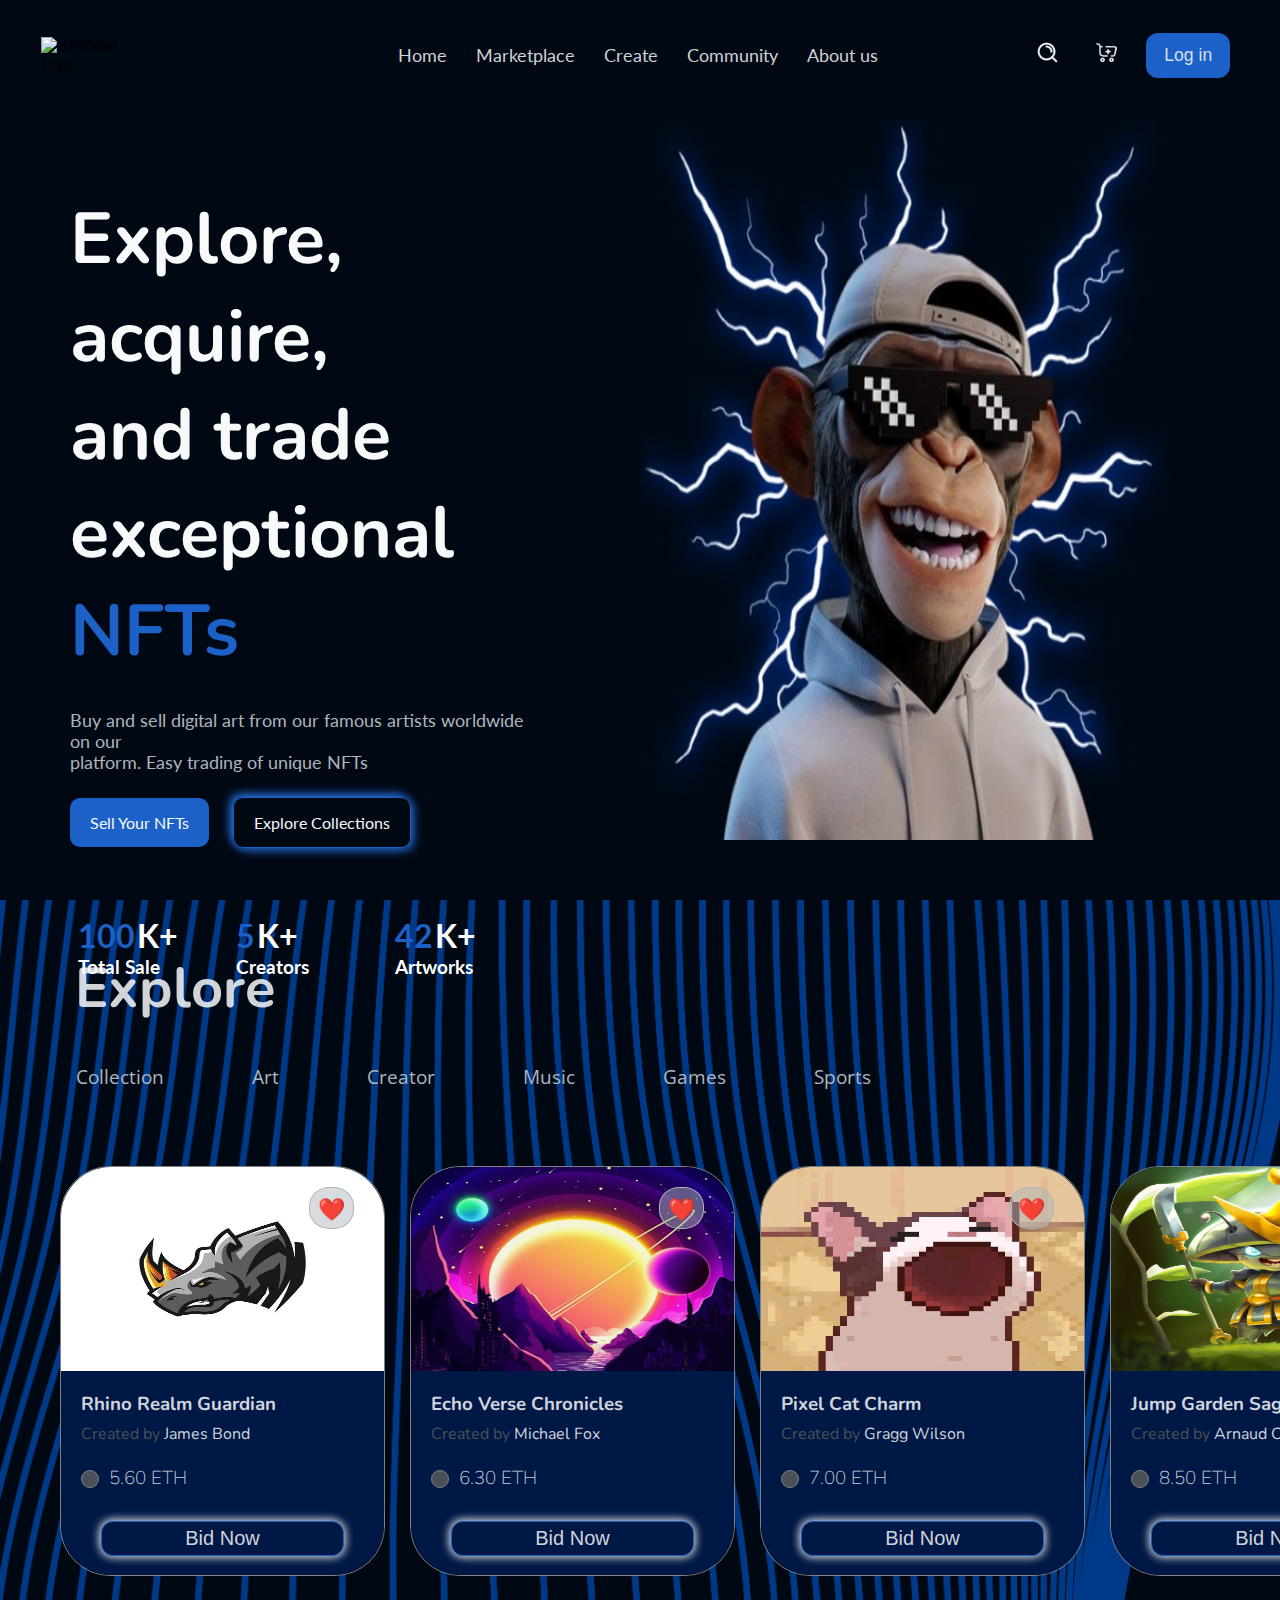
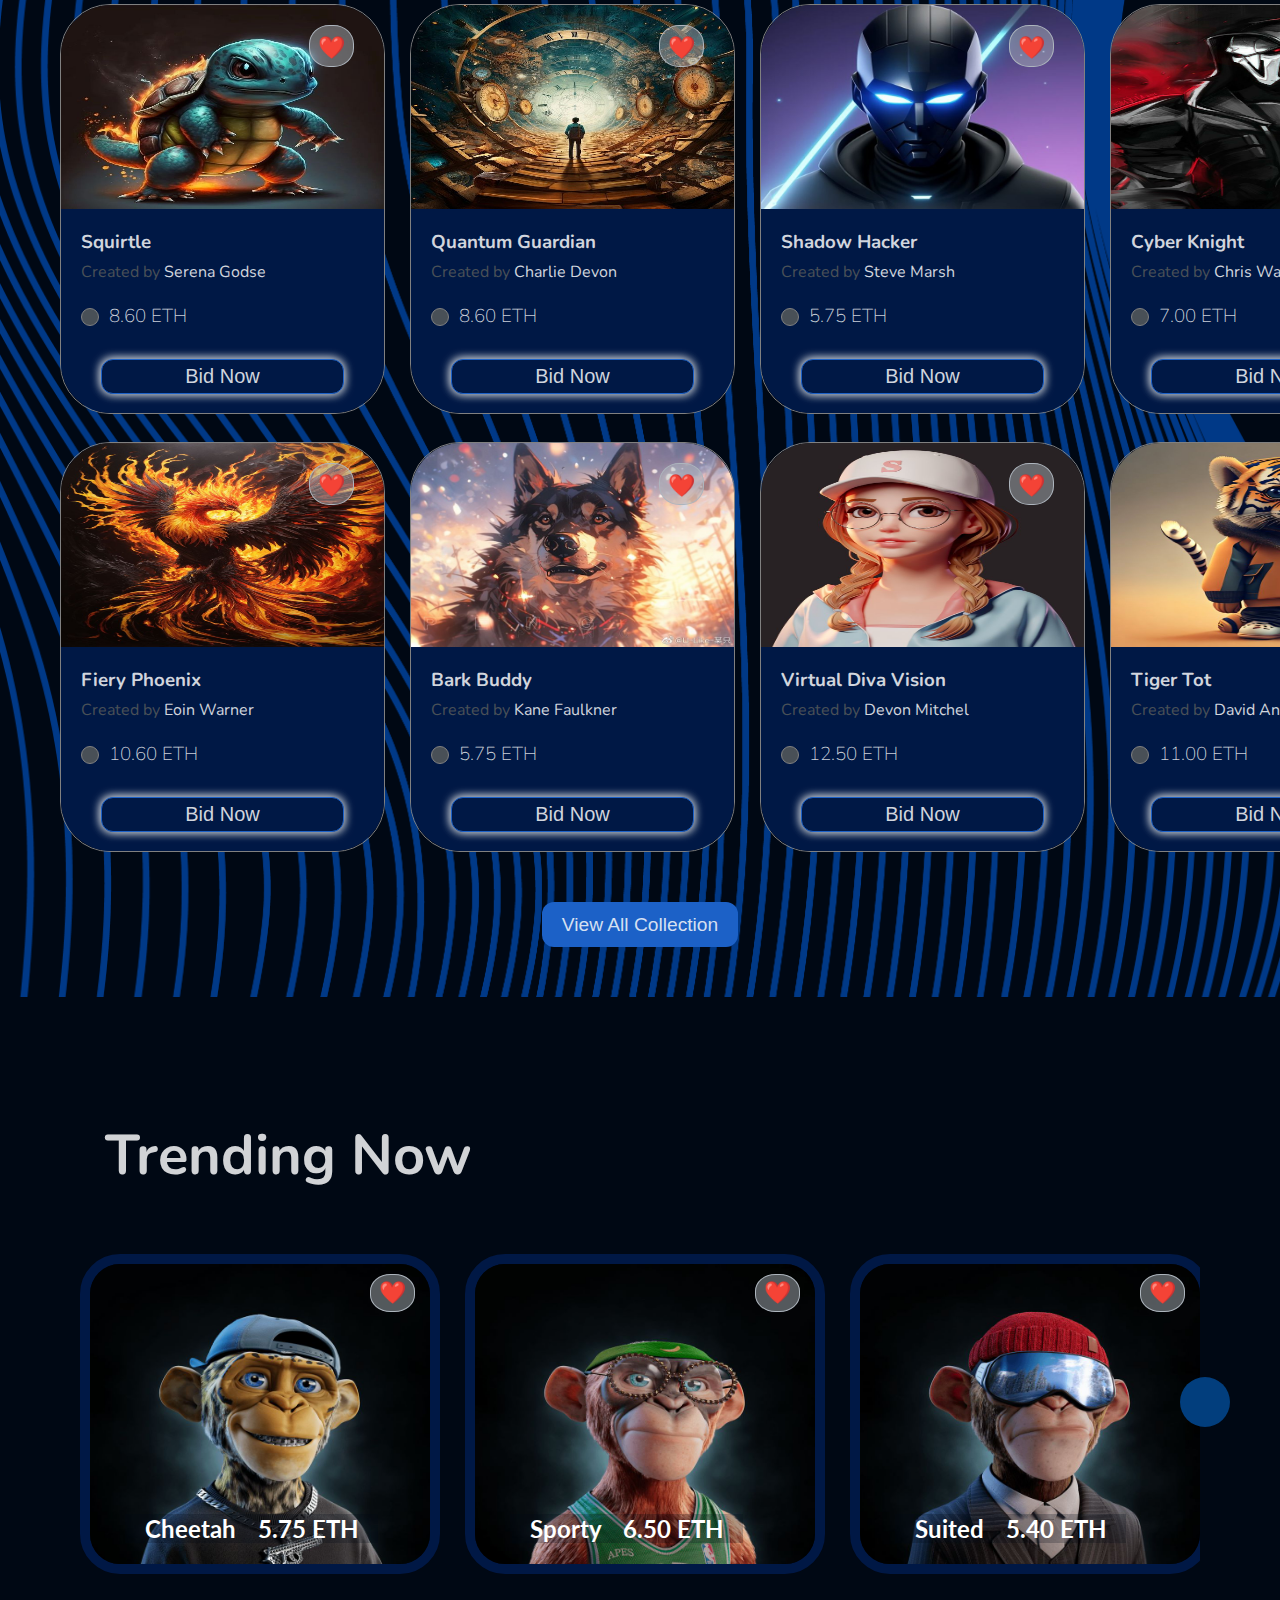
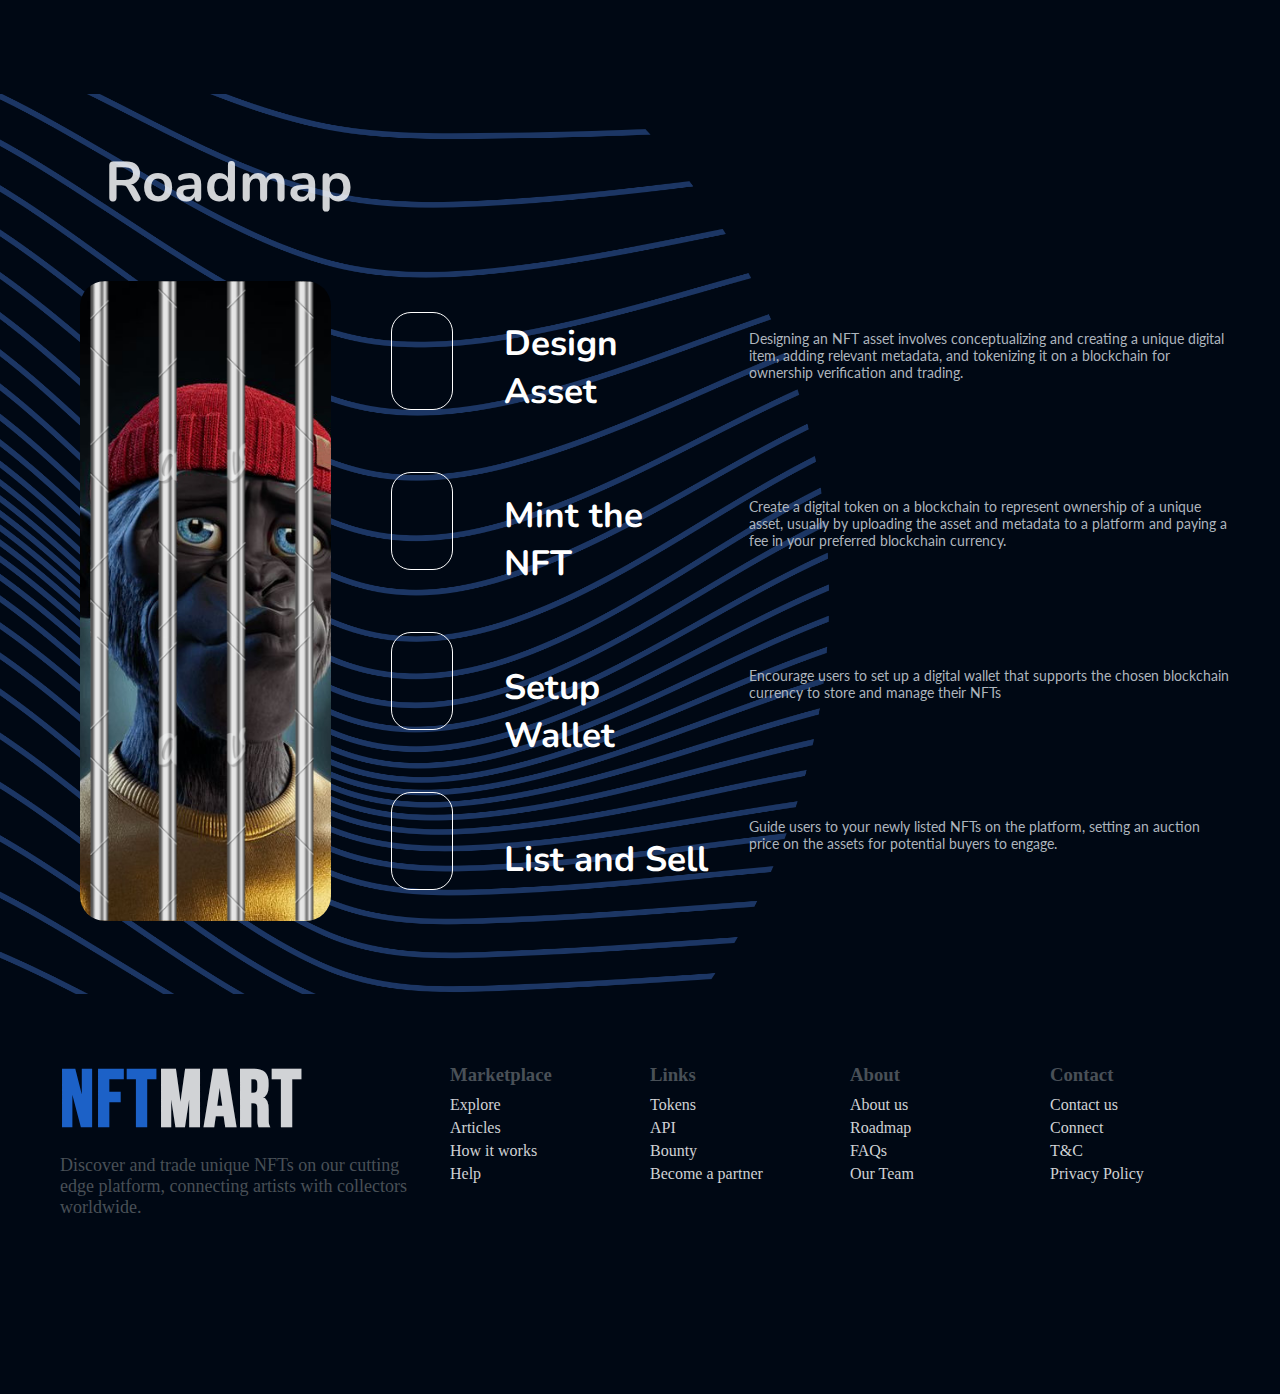
==== index.html @ 75a7a230 "Adde all sections" ====
<!DOCTYPE html>
<html lang="en">
  <head>
    <meta charset="UTF-8" />
    <meta name="viewport" content="width=device-width, initial-scale=1.0" />
    <title>NFTMart</title>
    <link rel="stylesheet" href="style.css" />
    <link rel="icon" href="Assets/relicon.png" />
    <script
      src="https://kit.fontawesome.com/4cb6ef9691.js"
      crossorigin="anonymous"
    ></script>
  </head>
  <body>
    <header class="header">
      <div class="logo">
        <img src="Assets/Logo.png" alt="NFTMart Logo" />
      </div>

      <nav>
        <a href="#hero">Home</a>
        <a href="#trending">Marketplace</a>
        <a href="">Create</a>
        <a href="">Community</a>
        <a href="">About us</a>
      </nav>

      <div class="cta-buttons">
        <div class="search">
          <a href="#">
            <img src="Assets/search-logo.png" alt="Search logo" />
          </a>
        </div>

        <div class="cart">
          <a href="#">
            <img src="Assets/cart-logo.png" alt="Cart logo" />
          </a>
        </div>

        <button>Log in</button>
      </div>
    </header>

    <main>
      <section class="section-1" id="hero">
        <div class="hero-info">
          <div class="hero-details">
            <h1>
              Explore, acquire,<br />and trade<br />exceptional
              <span>NFTs</span>
            </h1>

            <p>
              Buy and sell digital art from our famous artists worldwide on
              our<br />platform. Easy trading of unique NFTs
            </p>
          </div>

          <div class="hero-buttons">
            <a href="#" class="hero-button-1">Sell Your NFTs</a>
            <a href="#" class="hero-button-2">Explore Collections</a>
          </div>

          <div class="hero-counters">
            <div class="counter">
              <h1><span>100</span>K+</h1>
              <h3>Total Sale</h3>
            </div>
            <div class="counter">
              <h1><span>5</span>K+</h1>
              <h3>Creators</h3>
            </div>
            <div class="counter">
              <h1><span>42</span>K+</h1>
              <h3>Artworks</h3>
            </div>
          </div>
        </div>

        <div class="hero-image">
          <img src="Assets/Hero-ape.png" alt="hero image" class="hero_image" />
        </div>
      </section>

      <section class="explore" id="explore">
        <h1>Explore</h1>

        <div class="explore-links">
          <div>
            <a href="">Collection</a>
          </div>
          <div>
            <a href="">Art</a>
          </div>
          <div>
            <a href="">Creator</a>
          </div>
          <div>
            <a href="">Music</a>
          </div>
          <div>
            <a href="">Games</a>
          </div>
          <div>
            <a href="">Sports</a>
          </div>
        </div>

        <div class="explore-cards">
          <div class="card card-1">
            <div class="card-image">
              <img src="Assets/Card Images/Rhino-card.png" alt="" />
              <button>❤️</button>
            </div>
            <div class="card-info">
              <h3>Rhino Realm Guardian</h3>
              <p>Created by <span>James Bond</span></p>
              <div class="card-price">
                <i class="fa-brands fa-ethereum"></i>
                <h3>5.60 ETH</h3>
              </div>
            </div>
            <div class="card-button">
              <button>Bid Now</button>
            </div>
          </div>

          <div class="card card-1">
            <div class="card-image">
              <img src="Assets/Card Images/Echoverse-background.png" alt="" />
              <button>❤️</button>
            </div>
            <div class="card-info">
              <h3>Echo Verse Chronicles</h3>
              <p>Created by <span>Michael Fox</span></p>
              <div class="card-price">
                <i class="fa-brands fa-ethereum"></i>
                <h3>6.30 ETH</h3>
              </div>
            </div>
            <div class="card-button">
              <button>Bid Now</button>
            </div>
          </div>

          <div class="card card-2">
            <div class="card-image">
              <img src="Assets/Card Images/CatPixel-background.png" alt="" />
              <button>❤️</button>
            </div>
            <div class="card-info">
              <h3>Pixel Cat Charm</h3>
              <p>Created by <span>Gragg Wilson</span></p>
              <div class="card-price">
                <i class="fa-brands fa-ethereum"></i>
                <h3>7.00 ETH</h3>
              </div>
            </div>
            <div class="card-button">
              <button>Bid Now</button>
            </div>
          </div>

          <div class="card card-2">
            <div class="card-image">
              <img src="Assets/Card Images/jumpGarden-background.png" alt="" />
              <button>❤️</button>
            </div>
            <div class="card-info">
              <h3>Jump Garden Saga</h3>
              <p>Created by <span>Arnaud Chaté</span></p>
              <div class="card-price">
                <i class="fa-brands fa-ethereum"></i>
                <h3>8.50 ETH</h3>
              </div>
            </div>
            <div class="card-button">
              <button>Bid Now</button>
            </div>
          </div>

          <div class="card">
            <div class="card-image">
              <img src="Assets/Card Images/squirtle-background.png" alt="" />
              <button>❤️</button>
            </div>
            <div class="card-info">
              <h3>Squirtle</h3>
              <p>Created by <span>Serena Godse</span></p>
              <div class="card-price">
                <i class="fa-brands fa-ethereum"></i>
                <h3>8.60 ETH</h3>
              </div>
            </div>
            <div class="card-button">
              <button>Bid Now</button>
            </div>
          </div>

          <div class="card">
            <div class="card-image">
              <img src="Assets/Card Images/quantum-background.png" alt="" />
              <button>❤️</button>
            </div>
            <div class="card-info">
              <h3>Quantum Guardian</h3>
              <p>Created by <span>Charlie Devon</span></p>
              <div class="card-price">
                <i class="fa-brands fa-ethereum"></i>
                <h3>8.60 ETH</h3>
              </div>
            </div>
            <div class="card-button">
              <button>Bid Now</button>
            </div>
          </div>

          <div class="card">
            <div class="card-image">
              <img src="Assets/Card Images/EvilHacker-background.png" alt="" />
              <button>❤️</button>
            </div>
            <div class="card-info">
              <h3>Shadow Hacker</h3>
              <p>Created by <span>Steve Marsh</span></p>
              <div class="card-price">
                <i class="fa-brands fa-ethereum"></i>
                <h3>5.75 ETH</h3>
              </div>
            </div>
            <div class="card-button">
              <button>Bid Now</button>
            </div>
          </div>

          <div class="card">
            <div class="card-image">
              <img src="Assets/Card Images/cyberkinght-background.png" alt="" />
              <button>❤️</button>
            </div>
            <div class="card-info">
              <h3>Cyber Knight</h3>
              <p>Created by <span>Chris Watson</span></p>
              <div class="card-price">
                <i class="fa-brands fa-ethereum"></i>
                <h3>7.00 ETH</h3>
              </div>
            </div>
            <div class="card-button">
              <button>Bid Now</button>
            </div>
          </div>

          <div class="card">
            <div class="card-image">
              <img src="Assets/Card Images/phoenix-background.png" alt="" />
              <button>❤️</button>
            </div>
            <div class="card-info">
              <h3>Fiery Phoenix</h3>
              <p>Created by <span>Eoin Warner</span></p>
              <div class="card-price">
                <i class="fa-brands fa-ethereum"></i>
                <h3>10.60 ETH</h3>
              </div>
            </div>
            <div class="card-button">
              <button>Bid Now</button>
            </div>
          </div>

          <div class="card">
            <div class="card-image">
              <img src="Assets/Card Images/bark-buddy-background.png" alt="" />
              <button>❤️</button>
            </div>
            <div class="card-info">
              <h3>Bark Buddy</h3>
              <p>Created by <span>Kane Faulkner</span></p>
              <div class="card-price">
                <i class="fa-brands fa-ethereum"></i>
                <h3>5.75 ETH</h3>
              </div>
            </div>
            <div class="card-button">
              <button>Bid Now</button>
            </div>
          </div>

          <div class="card">
            <div class="card-image">
              <img src="Assets/Card Images/diva-background.png" alt="" />
              <button>❤️</button>
            </div>
            <div class="card-info">
              <h3>Virtual Diva Vision</h3>
              <p>Created by <span>Devon Mitchel</span></p>
              <div class="card-price">
                <i class="fa-brands fa-ethereum"></i>
                <h3>12.50 ETH</h3>
              </div>
            </div>
            <div class="card-button">
              <button>Bid Now</button>
            </div>
          </div>

          <div class="card">
            <div class="card-image">
              <img src="Assets/Card Images/tiger-background.png" alt="" />
              <button>❤️</button>
            </div>
            <div class="card-info">
              <h3>Tiger Tot</h3>
              <p>Created by <span>David Anderson</span></p>
              <div class="card-price">
                <i class="fa-brands fa-ethereum"></i>
                <h3>11.00 ETH</h3>
              </div>
            </div>
            <div class="card-button">
              <button>Bid Now</button>
            </div>
          </div>
        </div>

        <div class="explore-button">
          <button>View All Collection</button>
        </div>
      </section>

      <section class="trending" id="trending">
        <h1>Trending Now</h1>

        <div class="trending-carousel">
          <div class="carousel-wrapper">
            <div class="carousel-item">
              <img src="Assets/Carousel/primeape-1.png" alt="" />
              <button>❤️</button>
              <h3>
                Cheetah <i class="fa-brands fa-ethereum carousel"></i>5.75 ETH
              </h3>
            </div>

            <div class="carousel-item">
              <img src="Assets/Carousel/primeape-2.png" alt="" />
              <button>❤️</button>
              <h3>
                Sporty <i class="fa-brands fa-ethereum carousel"></i>6.50 ETH
              </h3>
            </div>

            <div class="carousel-item">
              <img src="Assets/Carousel/primeape-3.png" alt="" />
              <button>❤️</button>
              <h3>
                Suited <i class="fa-brands fa-ethereum carousel"></i>5.40 ETH
              </h3>
            </div>

            <div class="carousel-item">
              <img src="Assets/Carousel/primeape-4.png" alt="" />
              <button>❤️</button>
              <h3>
                Richie <i class="fa-brands fa-ethereum carousel"></i>7.20 ETH
              </h3>
            </div>

            <div class="carousel-item">
              <img src="Assets/Carousel/primeape-5.png" alt="" />
              <button>❤️</button>
              <h3>
                Angel <i class="fa-brands fa-ethereum carousel"></i>6.45 ETH
              </h3>
            </div>

            <div class="carousel-item">
              <img src="Assets/Carousel/primeape-6.png" alt="" />
              <button>❤️</button>
              <h3>
                Matrix <i class="fa-brands fa-ethereum carousel"></i>7.01 ETH
              </h3>
            </div>

            <div class="carousel-item">
              <img src="Assets/Carousel/primeape-7.png" alt="" />
              <button>❤️</button>
              <h3>
                Colorful <i class="fa-brands fa-ethereum carousel"></i>6.50 ETH
              </h3>
            </div>

            <div class="carousel-item">
              <img src="Assets/Carousel/primeape-8.png" alt="" />
              <button>❤️</button>
              <h3>
                Winged<i class="fa-brands fa-ethereum carousel"></i>8.75 ETH
              </h3>
            </div>

            <div class="carousel-item">
              <img src="Assets/Carousel/primeape-9.png" alt="" />
              <button>❤️</button>
              <h3>
                Silver<i class="fa-brands fa-ethereum carousel"></i>9.65 ETH
              </h3>
            </div>

            <div class="carousel-item">
              <img src="Assets/Carousel/primeape-10.png" alt="" />
              <button>❤️</button>
              <h3>
                Mime<i class="fa-brands fa-ethereum carousel"></i>7.45 ETH
              </h3>
            </div>
          </div>
        </div>

        <button id="prevBtn"><i class="fa-solid fa-angle-left"></i></button>
        <button id="nextBtn"><i class="fa-solid fa-angle-right"></i></button>
      </section>

      <section class="roadmap" id="roadmap">
        <h1>Roadmap</h1>
        <div class="roadmap-stuff">
          <div class="roadmap-image"></div>

          <div class="roadmap-logos">
            <div class="indo-logo">
              <i class="fa-solid fa-palette"></i>
            </div>
            <div class="indo-logo">
              <i class="fa-solid fa-money-bill-wave"></i>
            </div>
            <div class="indo-logo">
              <i class="fa-solid fa-wallet"></i>
            </div>
            <div class="indi-logo">
              <i class="fa-solid fa-hand-holding-heart"></i>
            </div>
          </div>

          <div class="roadmap-headings">
            <h2>Design Asset</h2>
            <h2>Mint the NFT</h2>
            <h2>Setup Wallet</h2>
            <h2>List and Sell</h2>
          </div>

          <div class="roadmap-info">
            <div>
              <p>
                Designing an NFT asset involves conceptualizing and creating a
                unique digital item, adding relevant metadata, and tokenizing it
                on a blockchain for ownership verification and trading.
              </p>
            </div>

            <div>
              <p>
                Create a digital token on a blockchain to represent ownership of
                a unique asset, usually by uploading the asset and metadata to a
                platform and paying a fee in your preferred blockchain currency.
              </p>
            </div>

            <div>
              <p>
                Encourage users to set up a digital wallet that supports the
                chosen blockchain currency to store and manage their NFTs
              </p>
            </div>

            <div>
              <p>
                Guide users to your newly listed NFTs on the platform, setting
                an auction price on the assets for potential buyers to engage.
              </p>
            </div>
          </div>
        </div>
      </section>
    </main>

    <footer>
      <div class="footer-1">
        <div>
          <h1>NFT<span>MART</span></h1>
          <p>Discover and trade unique NFTs on our cutting edge platform, connecting artists with collectors worldwide.</p>
          <div class="footer-icons">
            <i class="fa-brands fa-x-twitter"></i>
            <i class="fa-brands fa-instagram"></i>
            <i class="fa-brands fa-linkedin-in"></i>
            <i class="fa-brands fa-meta"></i>
            <i class="fa-brands fa-dribbble"></i>
            <i class="fa-brands fa-github"></i>
          </div>
        </div>

        <div class="footer-links">
          <h3>Marketplace</h3>
          <ul>
            <li>Explore</li>
            <li>Articles</li>
            <li>How it works</li>
            <li>Help</li>
          </ul>
        </div>

        <div class="footer-links">
          <h3>Links</h3>
          <ul>
            <li>Tokens</li>
            <li>API</li>
            <li>Bounty</li>
            <li>Become a partner</li>
          </ul>
        </div>

        <div class="footer-links">
          <h3>About</h3>
          <ul>
            <li>About us</li>
            <li>Roadmap</li>
            <li>FAQs</li>
            <li>Our Team</li>
          </ul>
        </div>

        <div class="footer-links">
          <h3>Contact</h3>
          <ul>
            <li>Contact us</li>
            <li>Connect</li>
            <li>T&C</li>
            <li>Privacy Policy</li>
          </ul>
        </div>
      </div>
      
      <div class="footer-2"></div>
    </footer>

    <script src="script.js"></script>
  </body>
</html>
---- style.css ----
@import url('https://fonts.googleapis.com/css2?family=Nunito:ital,wght@0,200..1000;1,200..1000&family=Wix+Madefor+Text:ital,wght@0,400..800;1,400..800&display=swap');
@import url('https://fonts.googleapis.com/css2?family=Lato:ital,wght@0,100;0,300;0,400;0,700;0,900;1,100;1,300;1,400;1,700;1,900&display=swap');
@import url('https://fonts.googleapis.com/css2?family=Lato:ital,wght@0,100;0,300;0,400;0,700;0,900;1,100;1,300;1,400;1,700;1,900&family=Open+Sans:ital,wght@0,300..800;1,300..800&display=swap');
@import url('https://fonts.googleapis.com/css2?family=Bebas+Neue&display=swap');

*{
    box-sizing: border-box;
    margin: 0;
    padding: 0;
    scroll-behavior: smooth;
}

:root{
    --BACKGROUND-COLOR: #000814;
    --ROYALBLUE: #1c61c7;
    --HOVERED-BLUE: #174791;
    --LINK-WHITE: #f8f9fad7;
    --FAINT-LINKS: #ADB5BD;
    --DARK-LINKS: #495057;
    --CARD_BACKGROUND: #001845;
}

/* ---------HEADER SECTION--------- */
.header{
    display: flex;
    justify-content: space-between;
    padding: 10px 50px;
    background-color: transparent;
    height: 110px;
    z-index: 5;
}

.logo{
    width: 15%;
    display: flex;
    justify-content: center;
    align-items: center;
    margin-left: -40px;
}

.logo img{
    width: 70%;
    padding: 2.5%;
}

nav{
    width: 500px;
    margin-left: 6%;
    display: flex;
    justify-content: space-between;
    align-items: center;
    font-size: 1.1rem;
    padding: 10px;
    font-family: "Lato", sans-serif;
}

nav a:any-link{
    text-decoration: none;
    color: var(--LINK-WHITE);
    transition: all ease-in-out .3s;
}

nav a:hover{
    scale: 1.08;
    text-shadow: 3px 3px 8px #d5d6d7,
    -3px -3px 8px #ffffff;
}

nav a:active{
    color: #f8f9fa;
    text-shadow: none;
}

.cta-buttons{
    width: 18%;
    display: flex;
    align-items: center;
    justify-content: space-evenly;
    font-family: "Open Sans", sans-serif;
}

.cta-buttons .search, .cta-buttons .cart{
    width: 64px;
    height: 64px;
}

.cta-buttons .search img, .cta-buttons .cart img{
    width: 100%;
    padding: 10%;
    transition: all ease-in-out .3s;
}

.cta-buttons .search img:hover, .cta-buttons .cart img:hover{
    scale: 1.2;
    cursor: pointer;
}

.cta-buttons button{
    width: 90px;
    height: 45px;
    border-radius: 12px;
    font-size: 1.1rem;
    background-color: var(--ROYALBLUE);
    border: none;
    color: var(--LINK-WHITE);
    cursor: pointer;
    transition: ease-in .3s;
    margin-left: 10px;
}

.cta-buttons button:hover{
    background-color: var(--HOVERED-BLUE);
}

/* ----------MAIN SECTION------------ */
.section-1{
    width: 100%;
    height: 100vh;
    margin-top: -110px;
    background-color: var(--BACKGROUND-COLOR);
    display: flex;
    padding: 0 50px;
}

.section-1 .hero-info{
    width: 45%;
    margin-top: 110px;
    padding: 80px 20px 0 20px;
    font-family: "Lato", sans-serif;
}

.section-1 .hero-info .hero-details h1{
    font-family: "Nunito", sans-serif;
    color: #f8f9fa;
    font-size: 4.5em;
}

.section-1 .hero-info h1 span{
    color: var(--ROYALBLUE);
}

.section-1 .hero-info p{
    color:#ADB5BD;
    font-size: 1.1rem;
    padding: 30px 20px 40px 0;
}

.section-1 .hero-info .hero-buttons .hero-button-1, .section-1 .hero-info .hero-buttons .hero-button-2{
    width: 100px;
    padding: 15px 20px;
    border-radius: 10px;
    text-decoration: none;
    color:#f8f9fa;
    transition: all ease-in-out .3s;
}

.hero-button-1{
    background-color: var(--ROYALBLUE);
    border: none;
    margin-right: 20px;
}

.hero-button-1:hover{
    background-color: var(--HOVERED-BLUE);
}

.hero-button-2{
    border: 1px solid var(--ROYALBLUE);
    box-shadow:  3px 3px 10px #215fbb,
             -3px -3px 10px #2974e5;
}

.hero-button-2:hover{
    background-color: var(--ROYALBLUE);
    color: #fff;
    box-shadow: none;
}

.section-1 .hero-info .hero-counters{
    width: 480px;
    height: 100px;
    margin-top: 65px;
    display: flex;
}

.section-1 .hero-info .hero-counters .counter{
    width: 33%;
    color: white;
    display: flex;
    flex-direction: column;
    align-items: flex-start;
    justify-content: center;
    padding-left: 8px;
}

.counter h1{
    font-size: 2rem;
}

.counter h3{
    font-size: 1.2rem;
}

.counter h1 span{
    color: #257cff;
    margin-right: 2px;
}


/* ------------HERO IMAGE------------*/
.section-1 .hero-image{
    /* border: 1px solid #f8f9fa; */
    width: 45%;
    max-width: 45%;
    margin: 120px 20px 0 60px;
    height: 80%;
    /* overflow: hidden; */
}

.hero-image img{
    width: 100%;
    height: 100%;
    /* padding: -20px; */
}

/* ---------EXPLORE SECTION---------- */
.explore{
    width: 100%;
    background-color: var(--BACKGROUND-COLOR);
    background-image: url(Assets/explore-background.png);
    background-size: cover;
    background-position: left center;
    z-index: 100;
    color: var(--LINK-WHITE);
    padding: 50px;
    font-family: "Nunito", sans-serif;
}

.explore h1{
    font-size: 3.5em;
    margin-left: 25px;
}

.explore-links{
    padding: 26px;
    margin-top: 10px;
    font-size: 1.2rem;
    display: flex;
    gap: 28px;
    font-family: "Open Sans", sans-serif;
}

.explore-links a:any-link{
    margin-right: 60px;
    text-decoration: none;
    color: var(--FAINT-LINKS);
    transition: all ease 0.5s;
    padding-bottom: 8px;
}

.explore-links a:hover, .explore-links a:active{
    color: #f8f9fa;
    border-bottom: 2px solid #1c61c7;
}

.explore-cards{
    width: 100%;
    margin: 10px auto;
    padding: 40px 10px;
    display: grid;
    grid-template-columns: 325px 325px 325px 325px;
    grid-template-rows: 410px 410px 410px;
    column-gap: 25px;
    row-gap: 28px;
}

/* ------CARD-DESIGN------- */
.explore-cards .card{
    border: 1px solid gray;
    border-radius: 50px;
    font-family: "Nunito", sans-serif;
}

.card .card-image{
    width: 100%;
    height: 50%;
    border-radius: 50px 50px 0 0;
    /* background-image: url("Assets/Card Images/Rhino-card.png");
    background-size: cover;
    background-position: center; */
    position: relative;
}

.card .card-image img{
    width: 100%;
    height: 100%;
    border-radius: 50px 50px 0 0;
}

.card .card-image button{
    position: absolute;
    cursor: pointer;
    top: 20px;
    right: 30px;
    font-size: 22px;
    padding: 5px;
    border-radius: 45%;
    width: 45px;
    display: flex;
    justify-content: center;
    align-items: center;
    border: none;
    transition: .3s ease-in-out;
    background-color: #adb5bd7a;
    border: 1px solid var(--FAINT-LINKS);
    font-family: "Open Sans", sans-serif;
}

.card .card-image button:hover{
    scale: 1.1;
}

.card .card-info{
    height: 30%;
    padding: 20px 20px 0px 20px;
}

.card-info, .card-button{
    background-color: var(--CARD_BACKGROUND);
}

.card .card-info h3{
    padding-bottom: 6px;
}

.card .card-info p{
    padding-bottom: 10px;
    color: var(--DARK-LINKS);
}

.card .card-info p span{
    color: var(--LINK-WHITE);
}

.card-price{
    margin-top: 5px;
    display: flex;
    gap: 10px;
    align-items: center;
}

.card-price h3{
    margin-top: 5px;
    font-weight: lighter;
}

.fa-brands.fa-ethereum{
    font-size: 20px;
    border: .5px solid grey;
    padding: 8px;
    border-radius: 10px;
    color: var(--FAINT-LINKS);
    background-color: var(--DARK-LINKS);
}

.card-button{
    width: 100%;
    height: 20%;
    display: flex;
    justify-content: center;
    align-items: center;
    border-radius: 0 0 50px 50px;
}

.card-button button{
    font-size: 20px;
    padding: 5px 10px;
    margin-top: 8px;
    width: 75%;
    border-radius: 12px;
    border: 1px solid var(--ROYALBLUE);
    box-shadow:  1px 1px 10px var(--FAINT-LINKS) ,
             -1px -1px 10px var(--LINK-WHITE);
    cursor: pointer;
    background-color: var(--CARD_BACKGROUND);
    color: var(--LINK-WHITE);
    transition: .3s ease-in-out;
}

.card-button button:hover{
    background-color: var(--HOVERED-BLUE);
    color: #fff;
    box-shadow: none;
}

.explore-button{
    display: flex;
    justify-content: center;
    align-items: center;
    font-family: "Lato", sans-serif;
}

.explore-button button{
    height: 45px;
    padding: 10px 20px;
    font-size: larger;
    border: none;
    border-radius: 12px;
    background-color: var(--ROYALBLUE);
    color: var(--LINK-WHITE);
    cursor: pointer;
    transition: .3s ease-in-out;
}

.explore-button button:hover{
    background-color: var(--HOVERED-BLUE);
}


/* --------TRENDING SECTION----------- */
.trending{
    width: 100%;
    background-color: var(--BACKGROUND-COLOR);
    z-index: 100;
    color: var(--LINK-WHITE);
    padding: 120px 80px;
    position: relative;
}

.trending h1{
    font-size: 3.5em;
    margin-left: 25px;
    font-family: "Nunito", sans-serif;
}

.trending-carousel {
    width: 100%;
    height: 320px;
    margin-top: 60px;
    overflow: hidden;
}

.carousel-wrapper {
    width: 100%;
    height: 100%;
    display: flex;
    gap: 25px;
    flex-wrap: nowrap;
    transition: transform 0.3s ease;
}

.carousel-item {
    flex: 0 0 auto;
    width: 360px;
    height: 100%;
    border-radius: 35px;
    position: relative; 
}

.carousel-item img{
    border: 10px solid #001845;
    width: 100%;
    height: 100%;
    border-radius: 40px;
    position: relative;
}

.carousel-item button{
    position: absolute;
    cursor: pointer;
    top: 20px;
    left: 290px;
    font-size: 22px;
    padding: 5px;
    border-radius: 45%;
    width: 45px;
    display: flex;
    justify-content: center;
    align-items: center;
    border: none;
    transition: .3s ease-in-out;
    background-color: #adb5bd7a;
    border: 1px solid var(--FAINT-LINKS);
}

.carousel-item button:hover{
    scale: 1.1;
}

.carousel-item h3{
    padding: 0 20px;
    position: absolute;
    font-size: 24px;
    top: 260px;
    left: 45px;
    color: white;
    background-color: #0008143c;
    font-family: "Lato", sans-serif;
}

.fa-brands.fa-ethereum.carousel{
    background-color: transparent;
    border: none;
    font-size: 22px;
}

#prevBtn, #nextBtn{
    width: 50px;
    height: 50px;
    border-radius: 50%;
    font-size: 1.3rem;
    background-color: var(--ROYALBLUE);
    background-color: #023E7D;
    border: none;
    color: var(--LINK-WHITE);
    cursor: pointer;
    transition: ease-in .3s;
    margin-left: 10px;
    position: absolute;
}

#prevBtn{
    top: 380px;
    left: 50px;
}

#nextBtn{
    top: 380px;
    right: 50px;
}


/* ----------ROADMAP SECTION------------ */
.roadmap{
    width: 100%;
    height: 100vh;
    background-color: var(--BACKGROUND-COLOR);
    background-image: url(Assets/Hero-background.png);
    background-size: cover;
    padding: 50px 50px 50px 80px;
}

.roadmap h1{
    font-size: 3.5em;
    margin-left: 25px;
    color: var(--LINK-WHITE);
    margin-bottom: 60px;
    display: block;
    font-family: "Nunito", sans-serif;
}

.roadmap-stuff{
    display: flex;
    width: 100%;
    height: 80%;
}

.roadmap-image{
    width: 25%;
    height: 100%;
    background-image: url(Assets/roadmap-primeape.png);
    background-position: center;
    background-size: cover;
    background-repeat: no-repeat;
    border-radius: 25px;
}

.roadmap-logos{
    margin-left: 60px;
    width: 100px;
    height: 100%;
    font-size: 2rem;
    color: var(--LINK-WHITE);
    display: flex;
    flex-flow: column nowrap;
    justify-content: space-around;
}

.roadmap-logos .fa-solid{
    border: 1px solid white;
    padding: 30px;
    border-radius: 20px;
}

.roadmap-headings{
    width: 240px;
    height: 100%;
    margin-left: 25px;
    display: flex;
    flex-flow: column nowrap;
    justify-content: space-around;
}

.roadmap-headings h2{
    color: #ffffff;
    font-size: 2.2rem;
    font-family: "Nunito", sans-serif;
}

.roadmap-info{
    margin-left: 35px;
    width: 550px;
    height: 100%;
    color: var(--FAINT-LINKS);
    display: flex;
    flex-flow: column nowrap;
    justify-content: space-around;
    font-family: "Lato", sans-serif;
    font-size: .9rem;
}

.roadmap-info:last-child{
    margin-top: -10px;
}



/* -----------FOOTER SECTION----------- */
footer{
    width: 100%;
    height: 400px;
    padding: 50px;
    display: flex;
    flex-flow: column wrap;
    background-color: var(--BACKGROUND-COLOR);
}

.footer-1{
    display: grid;
    grid-template-columns: 2fr 1fr 1fr 1fr 1fr;
    grid-template-rows: 200px;
    gap: 20px;
}

.footer-1:first-child{
    padding: 10px;
}

.footer-1:first-child h1{
    color: var(--ROYALBLUE);
    font-size: 5rem;
    letter-spacing: 2.2px;
    font-family: "Bebas Neue", sans-serif;
    margin-bottom: 5px;
}

.footer-1:first-child h1 span{
    color: var(--LINK-WHITE);
}

.footer-1:first-child p{
    color: var(--DARK-LINKS);
    font-size: 18px;
    margin-bottom: 15px;
}

.footer-icons{
    font-size: 1.5rem;
    color: var(--DARK-LINKS);
}

.footer-links{
    height: 100%;
    width: 100%;
    padding: 10px;
    display: flex;
    flex-flow:  column wrap;
    justify-content: baseline;
    gap: 10px;
}

.footer-links h3{
    color: var(--DARK-LINKS);
}

.footer-links ul{
    list-style: none;
    color: var(--LINK-WHITE);
    display: flex;
    flex-flow: column wrap;
    justify-content: space-evenly;
    gap: 5px;
}
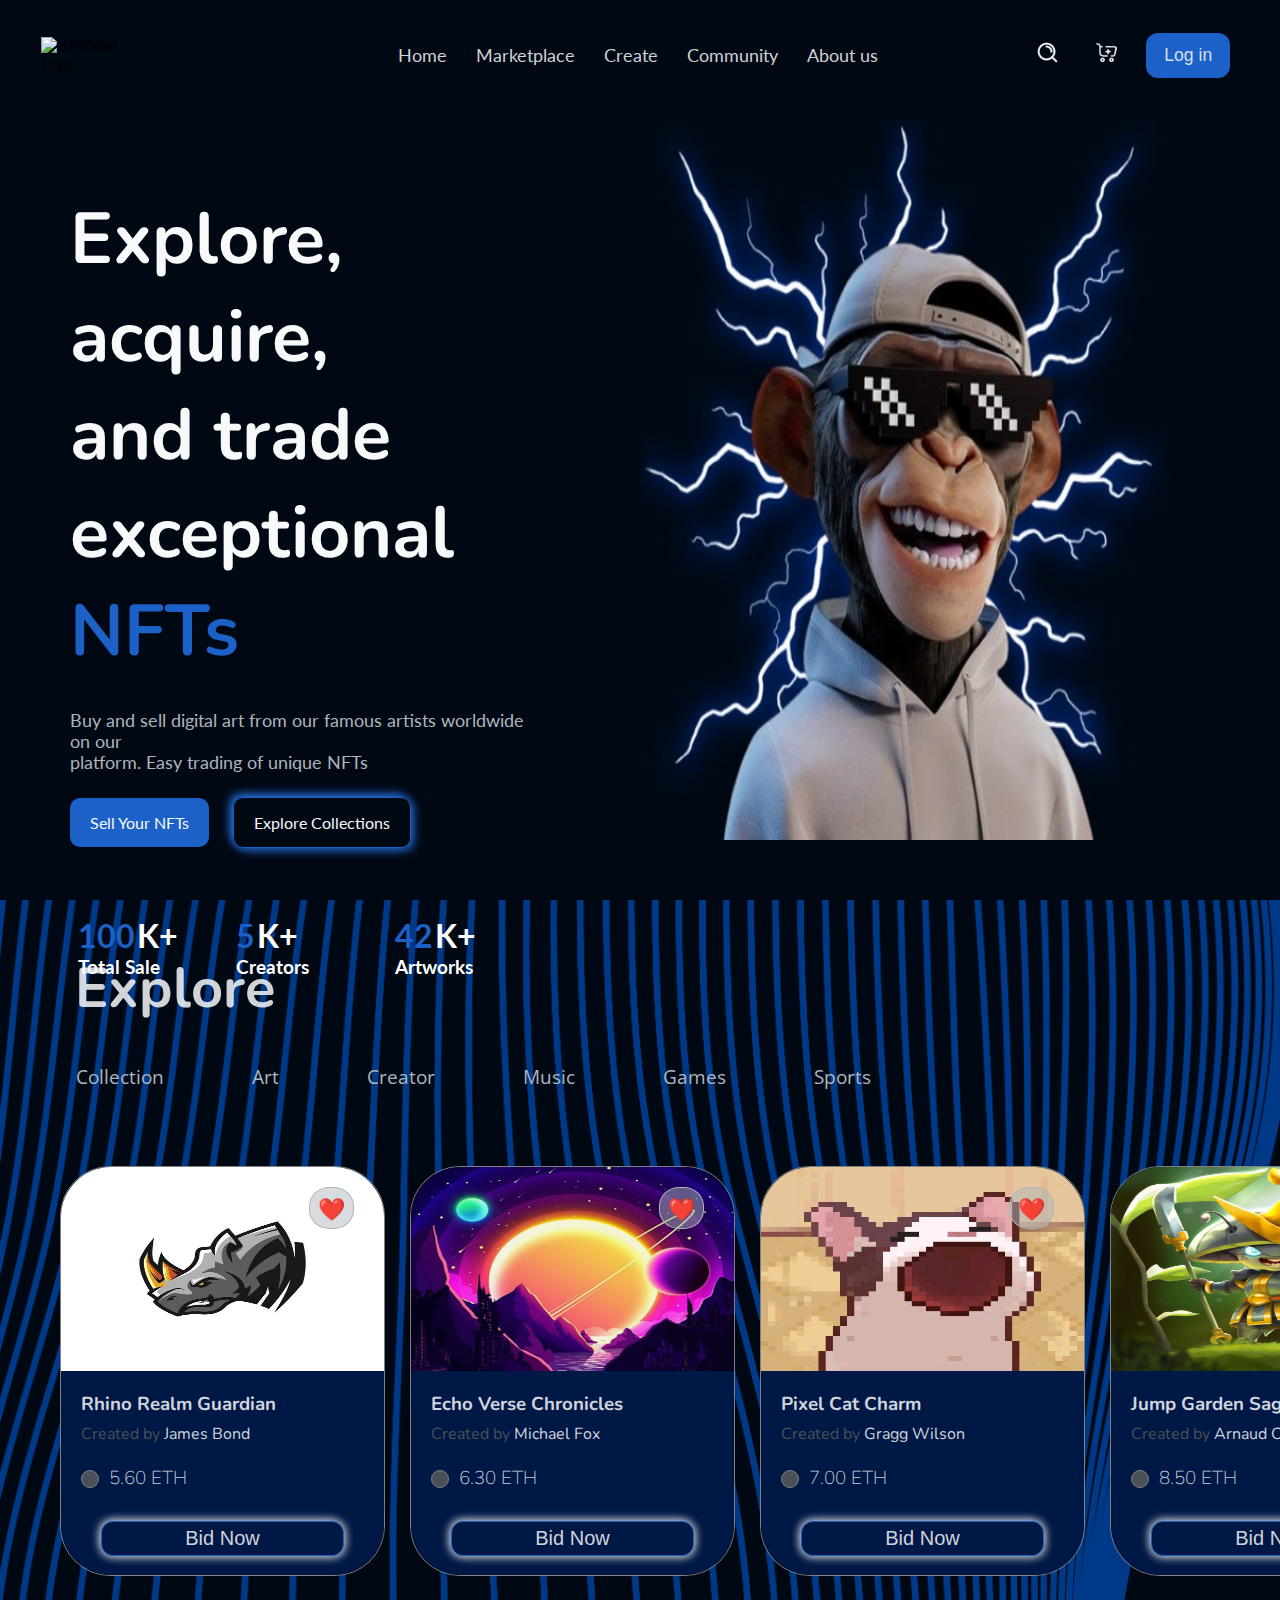
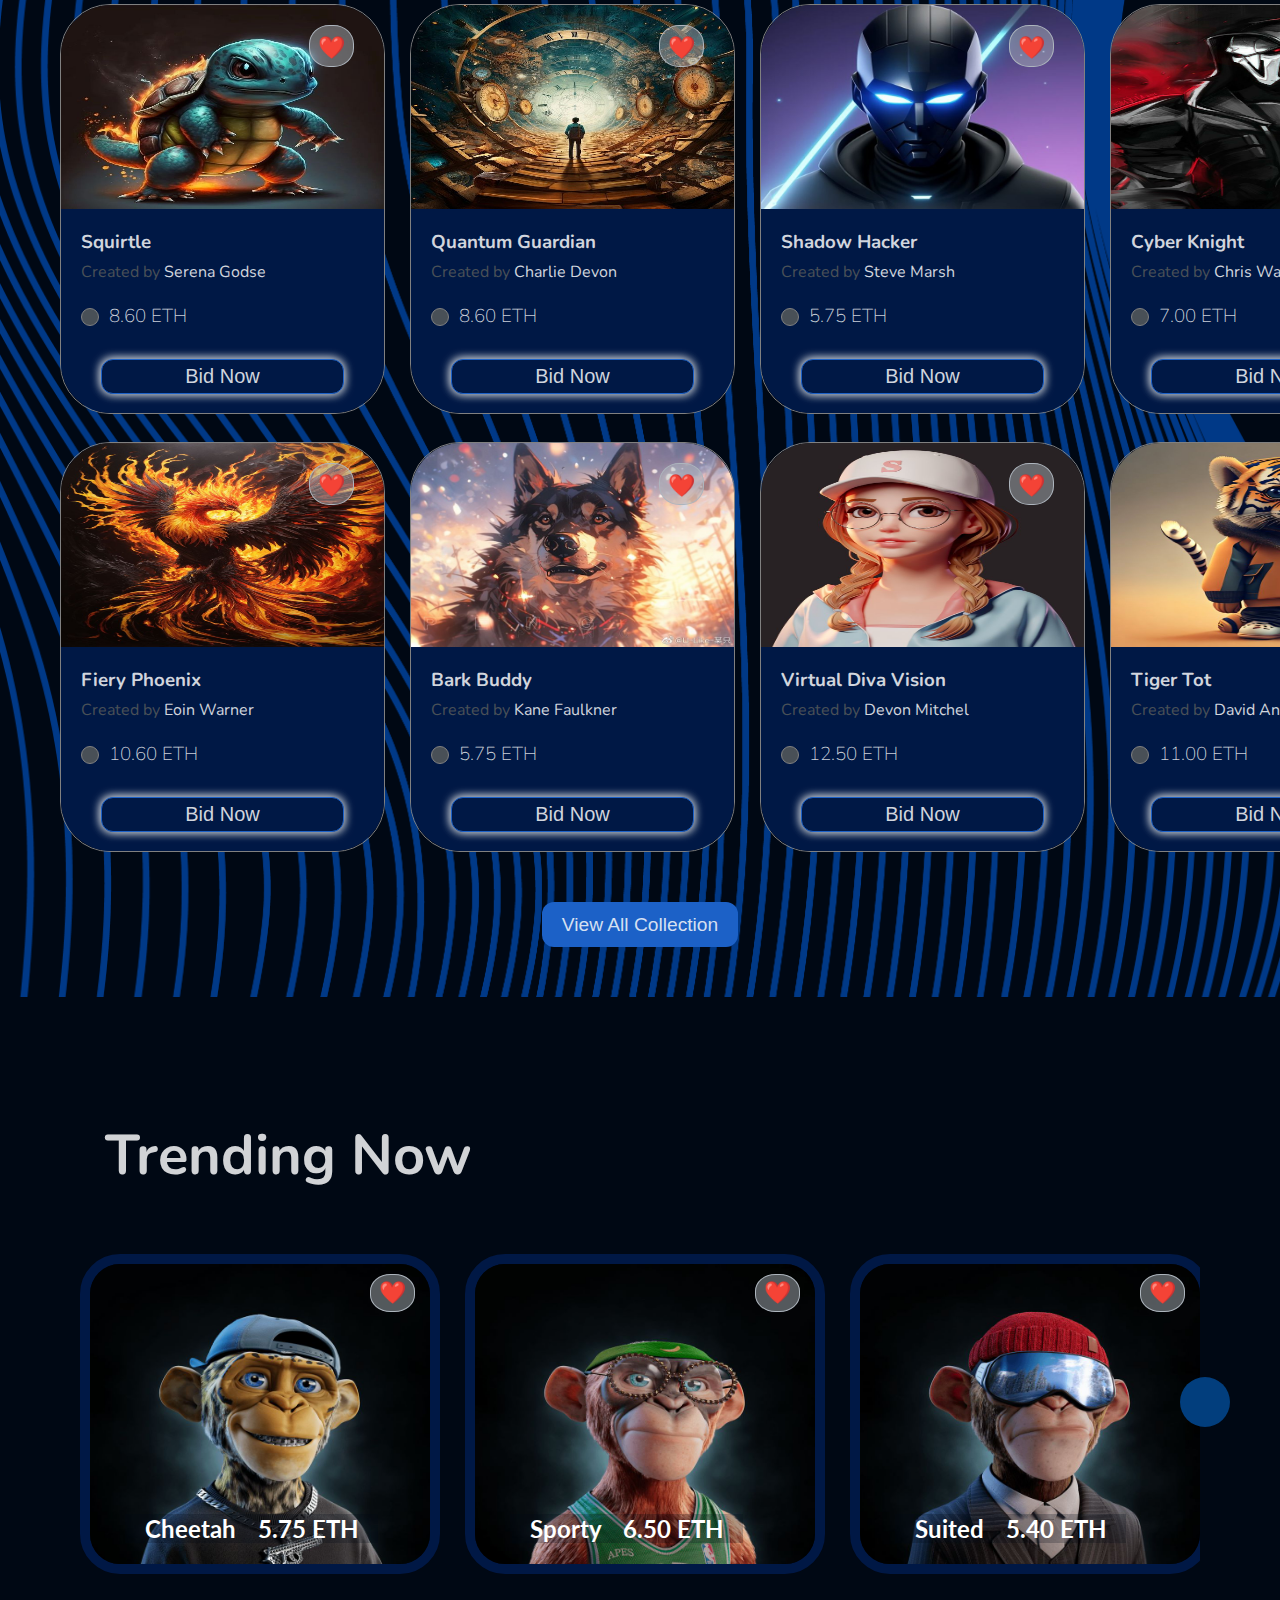
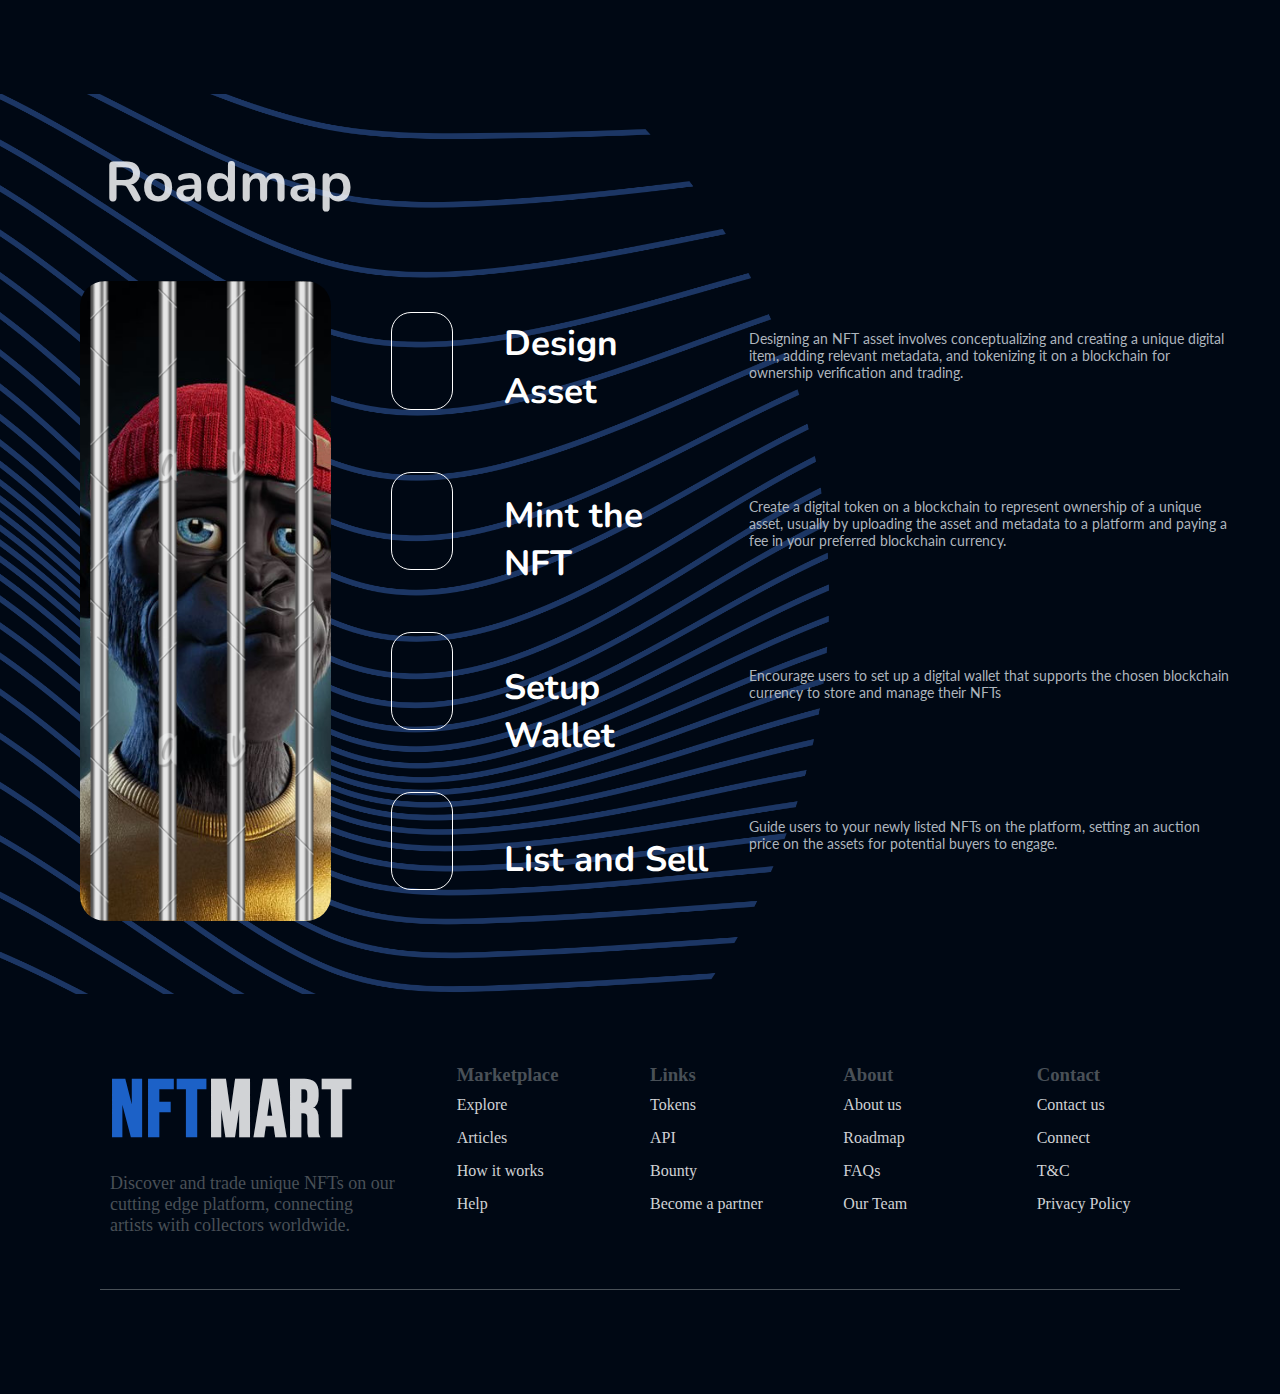
==== commit 02e337a8: "edited the styling for the footer" ====
--- a/index.html
+++ b/index.html
@@ -485,7 +485,7 @@
 
     <footer>
       <div class="footer-1">
-        <div>
+        <div class="footer-section-1">
           <h1>NFT<span>MART</span></h1>
           <p>Discover and trade unique NFTs on our cutting edge platform, connecting artists with collectors worldwide.</p>
           <div class="footer-icons">
@@ -538,7 +538,7 @@
           </ul>
         </div>
       </div>
-      
+
       <div class="footer-2"></div>
     </footer>
 
--- a/style.css
+++ b/style.css
@@ -619,7 +619,7 @@
 footer{
     width: 100%;
     height: 400px;
-    padding: 50px;
+    padding: 60px 100px;
     display: flex;
     flex-flow: column wrap;
     background-color: var(--BACKGROUND-COLOR);
@@ -628,12 +628,16 @@
 .footer-1{
     display: grid;
     grid-template-columns: 2fr 1fr 1fr 1fr 1fr;
-    grid-template-rows: 200px;
-    gap: 20px;
-}
-
-.footer-1:first-child{
-    padding: 10px;
+    grid-template-rows: 1fr;
+    gap: 40px;
+    border-bottom: 1px solid var(--DARK-LINKS);
+}
+
+.footer-section-1{
+    padding: 10px 10px 30px 10px;
+    display: flex;
+    flex-flow: column nowrap;
+    gap: 8px;
 }
 
 .footer-1:first-child h1{
@@ -655,8 +659,10 @@
 }
 
 .footer-icons{
-    font-size: 1.5rem;
+    font-size: 1.2rem;
     color: var(--DARK-LINKS);
+    display: flex;
+    gap: 10px;
 }
 
 .footer-links{
@@ -678,6 +684,6 @@
     color: var(--LINK-WHITE);
     display: flex;
     flex-flow: column wrap;
-    justify-content: space-evenly;
-    gap: 5px;
+    justify-content: space-between;
+    gap: 15px;
 }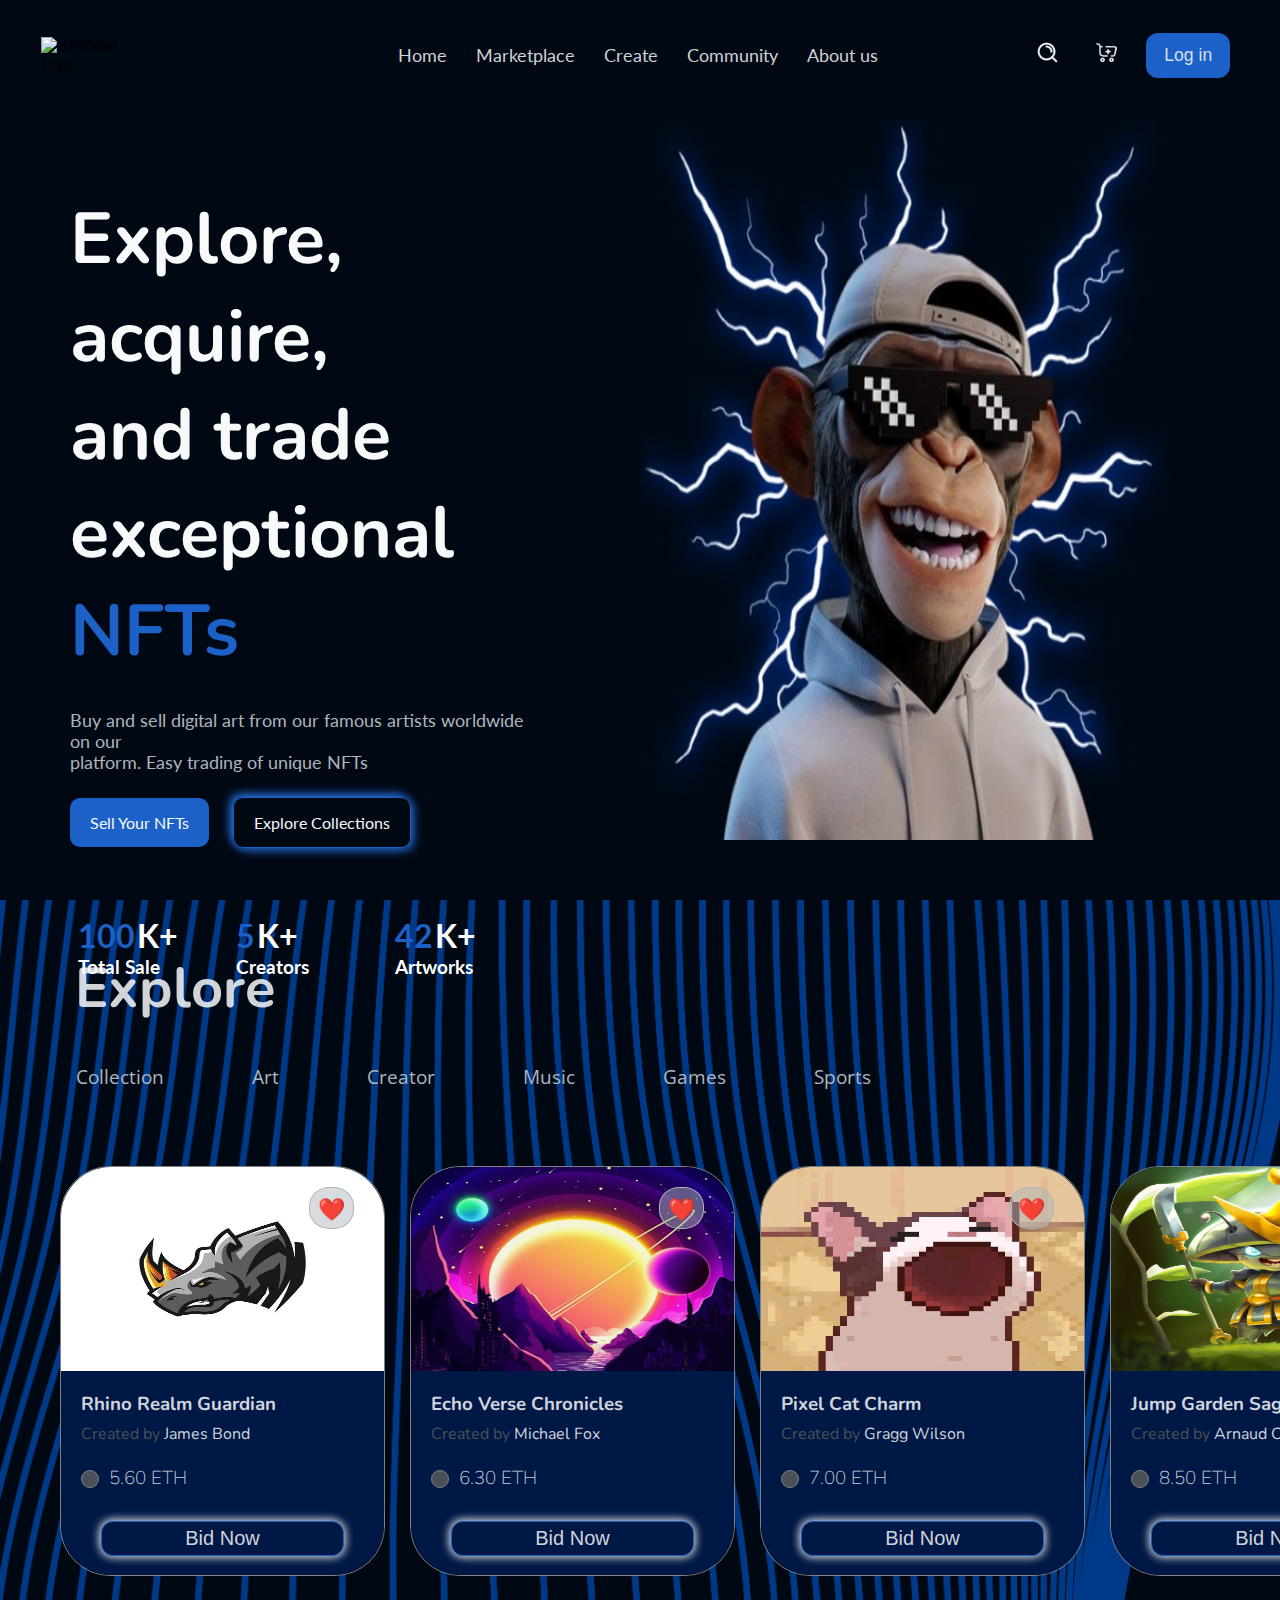
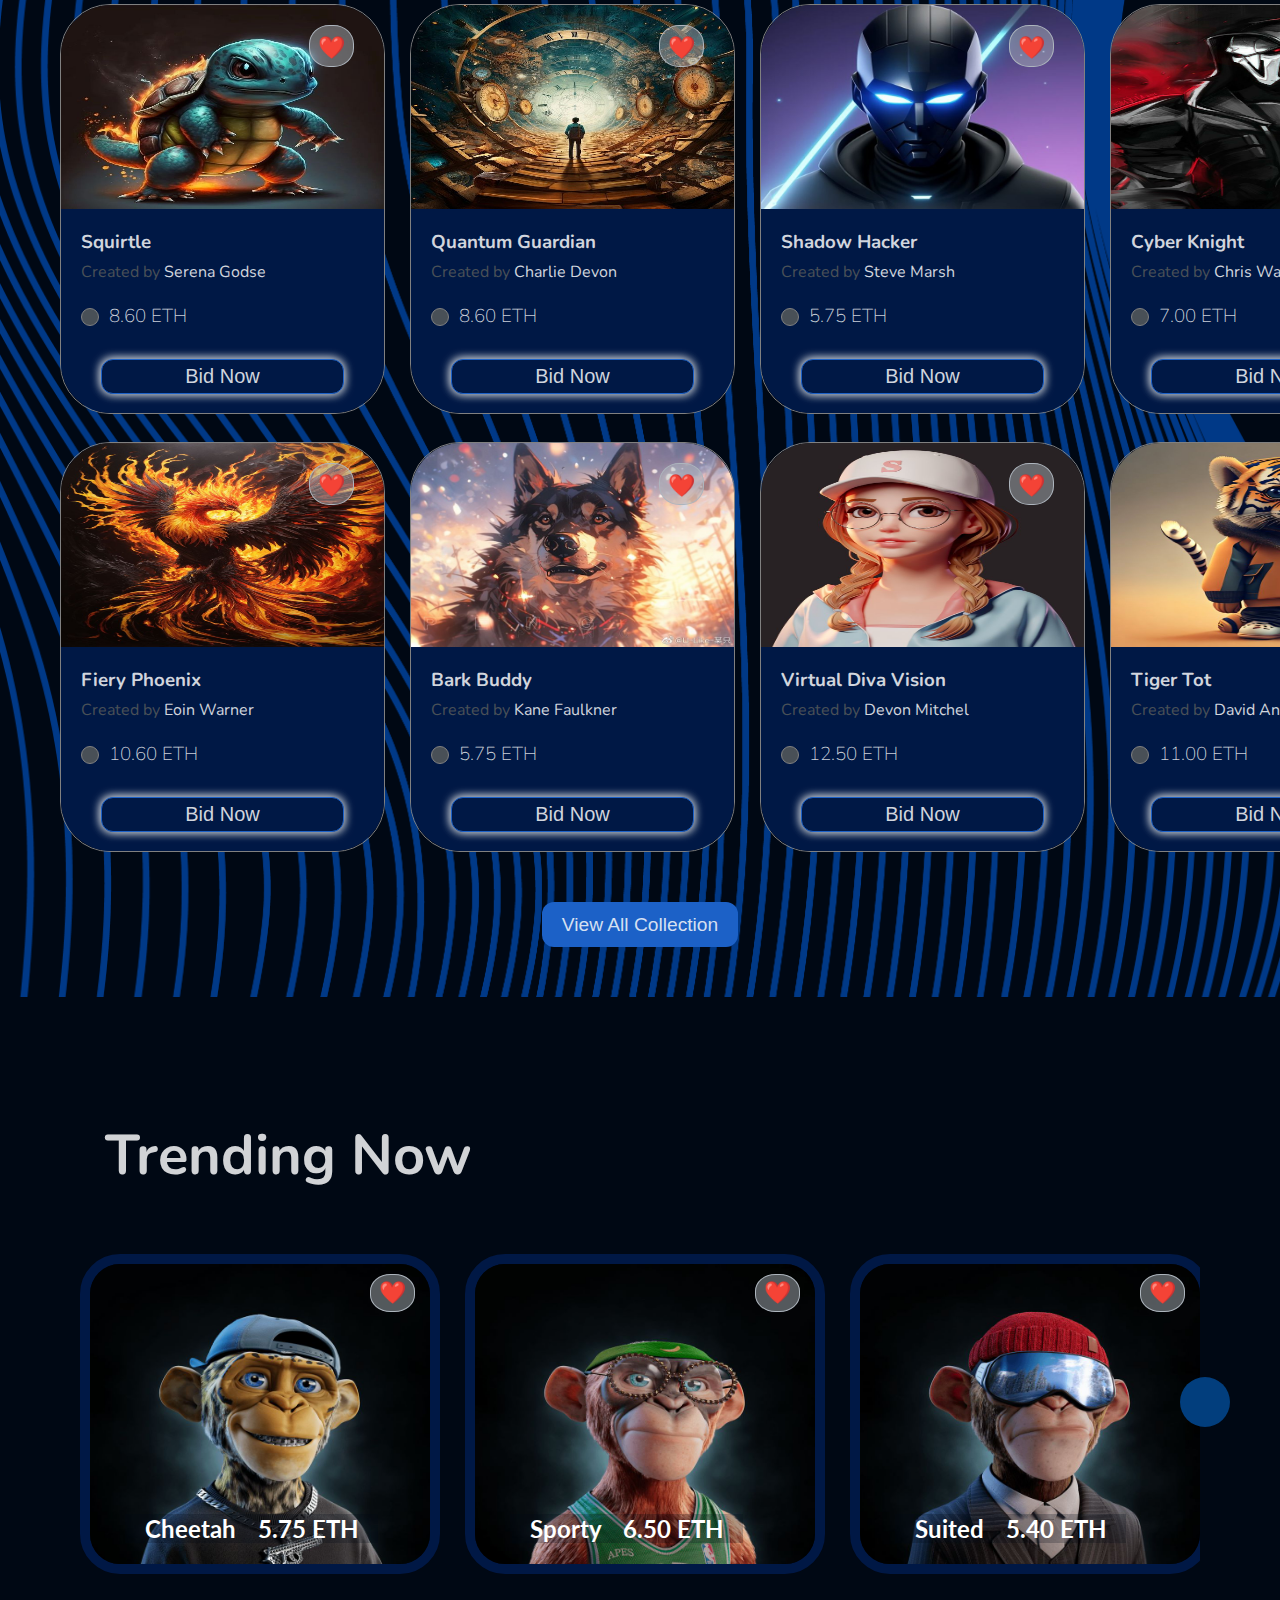
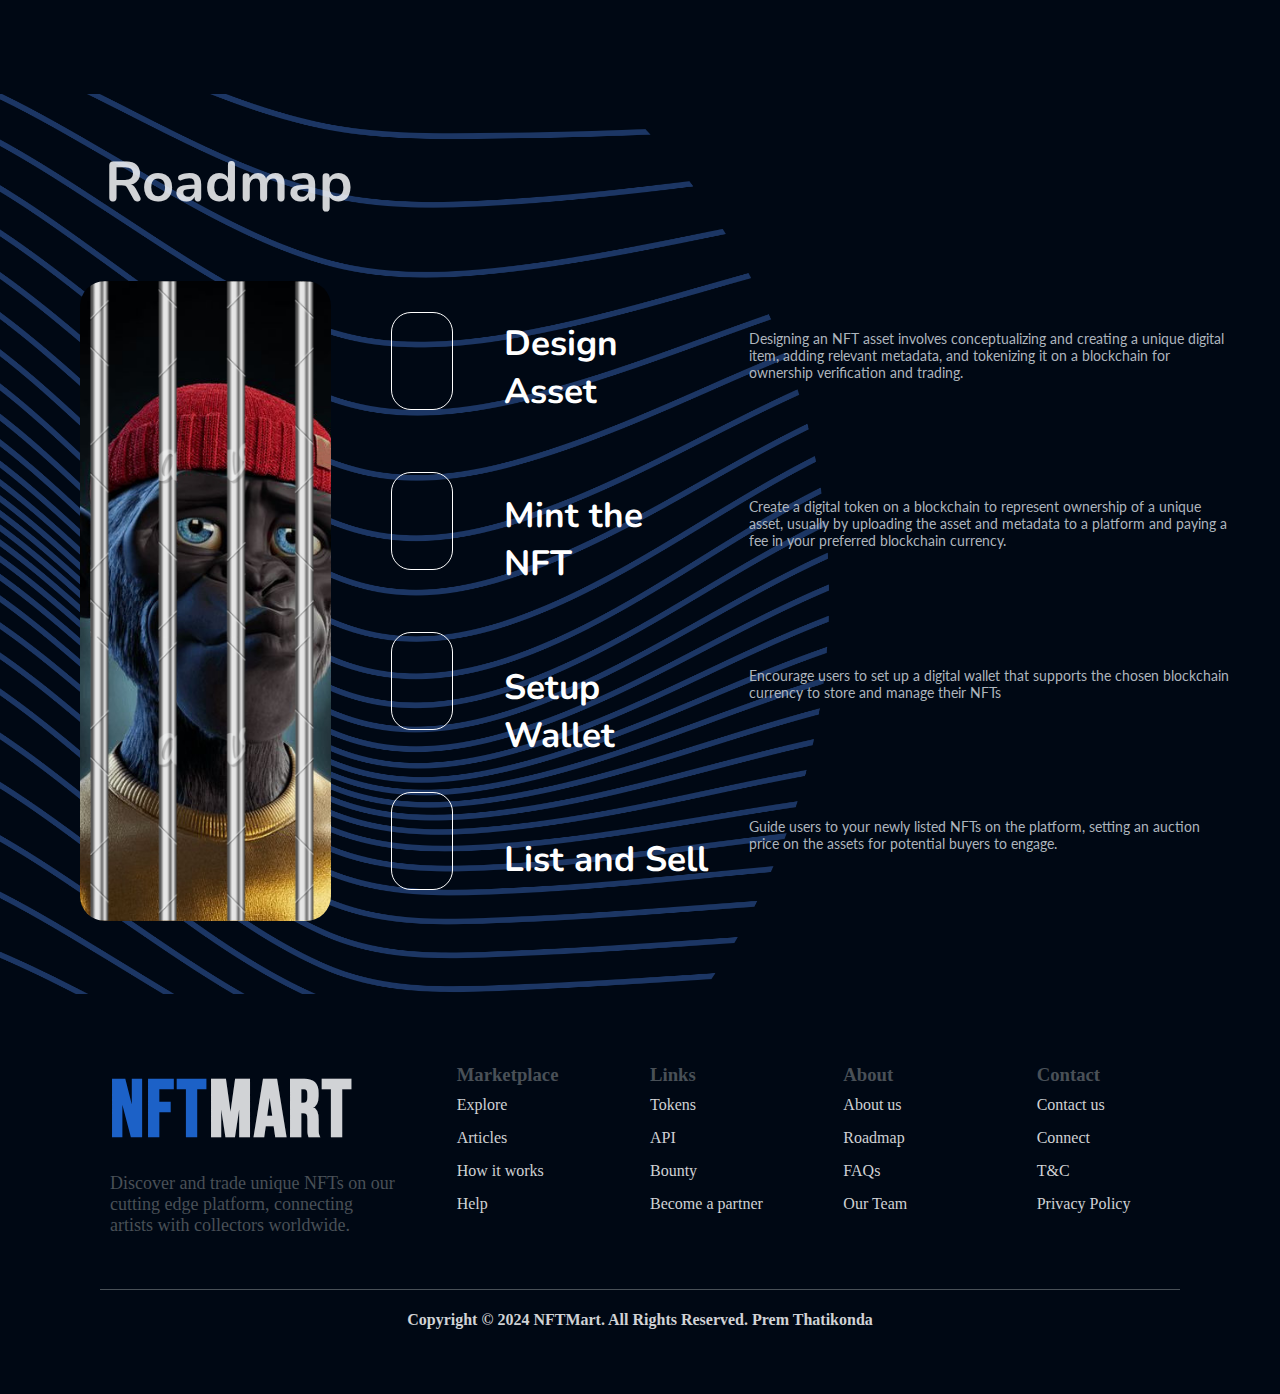
==== commit 4ab65f8b: "Added final footer" ====
--- a/index.html
+++ b/index.html
@@ -539,7 +539,9 @@
         </div>
       </div>
 
-      <div class="footer-2"></div>
+      <div class="footer-2">
+        <h2>Copyright &copy; 2024 NFTMart. All Rights Reserved. Prem Thatikonda</h2>
+      </div>
     </footer>
 
     <script src="script.js"></script>
--- a/style.css
+++ b/style.css
@@ -621,7 +621,7 @@
     height: 400px;
     padding: 60px 100px;
     display: flex;
-    flex-flow: column wrap;
+    flex-flow: row wrap;
     background-color: var(--BACKGROUND-COLOR);
 }
 
@@ -686,4 +686,18 @@
     flex-flow: column wrap;
     justify-content: space-between;
     gap: 15px;
+}
+
+.footer-2{
+    display: flex;
+    justify-content: center;
+    align-items: center;
+    width: 100%;
+    height: 60px;
+}
+
+.footer-2 h2{
+    text-align: center;
+    color: var(--LINK-WHITE);
+    font-size: 1rem;
 }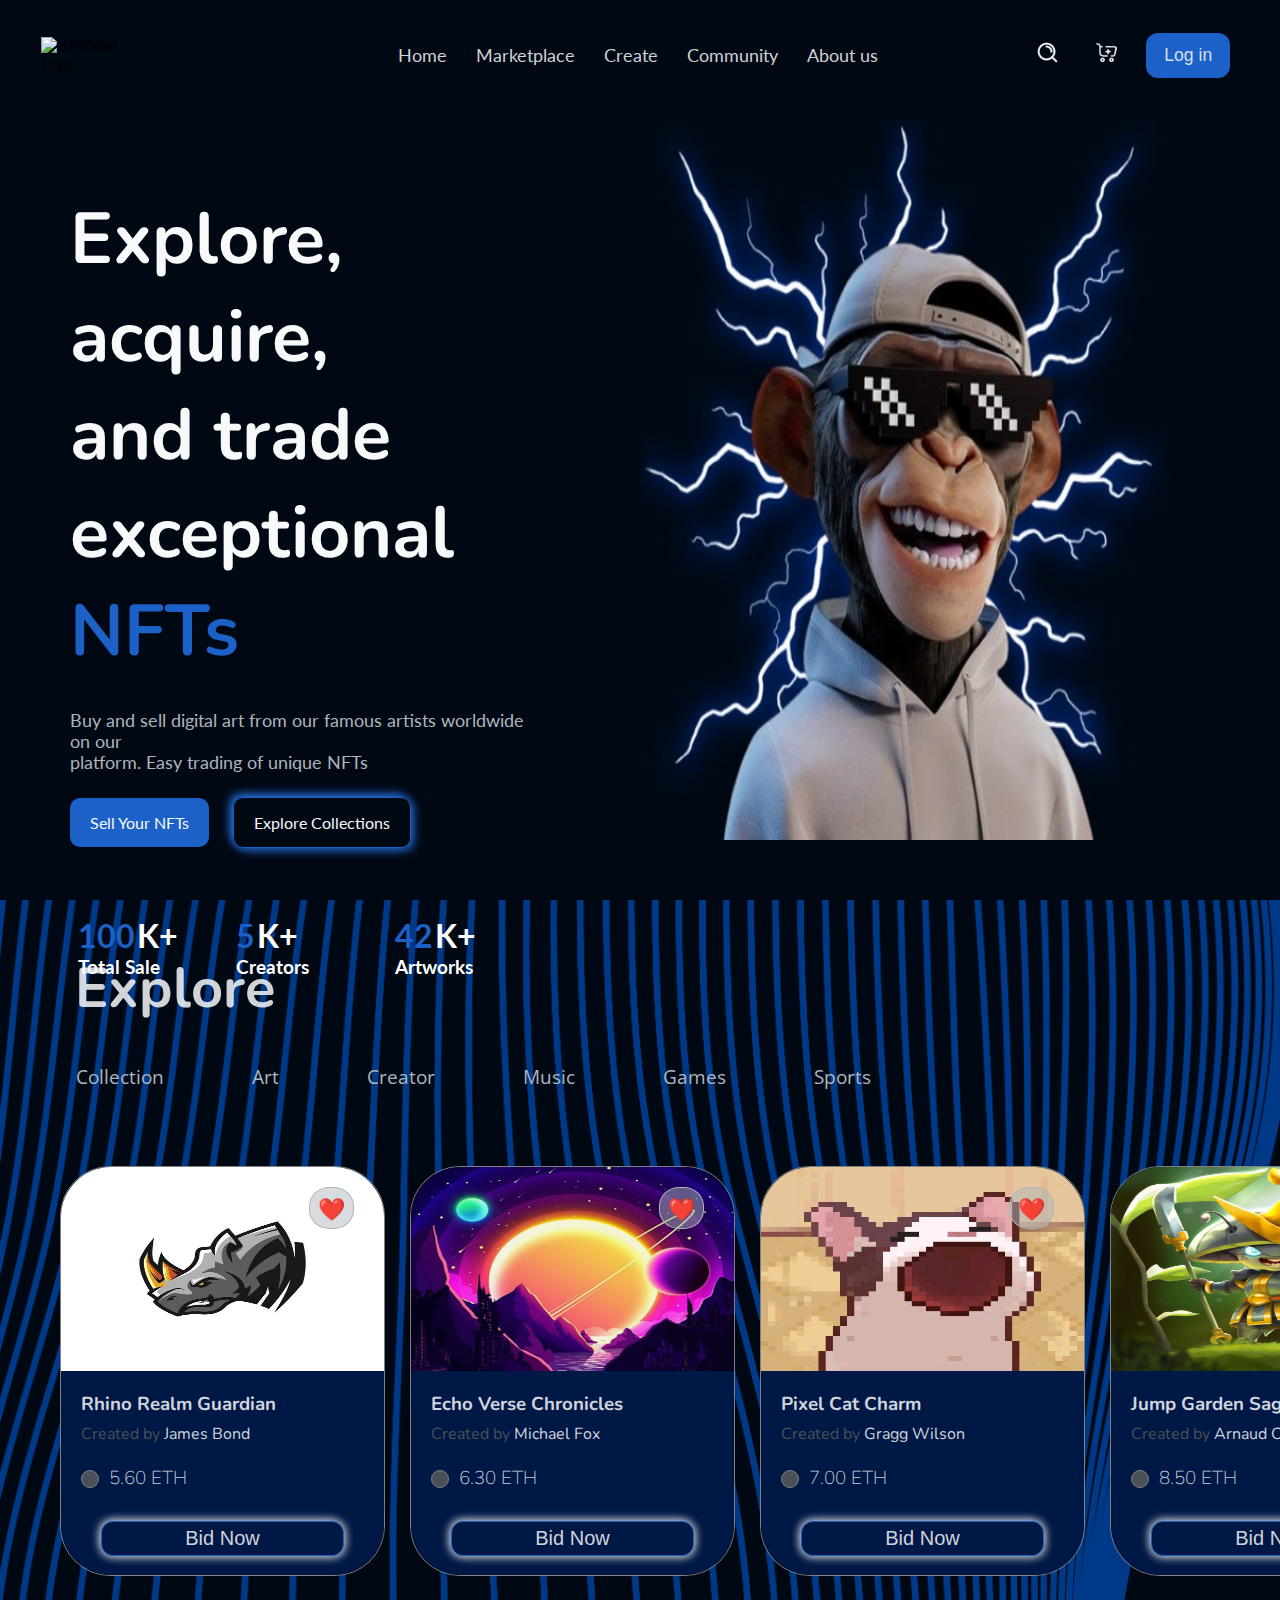
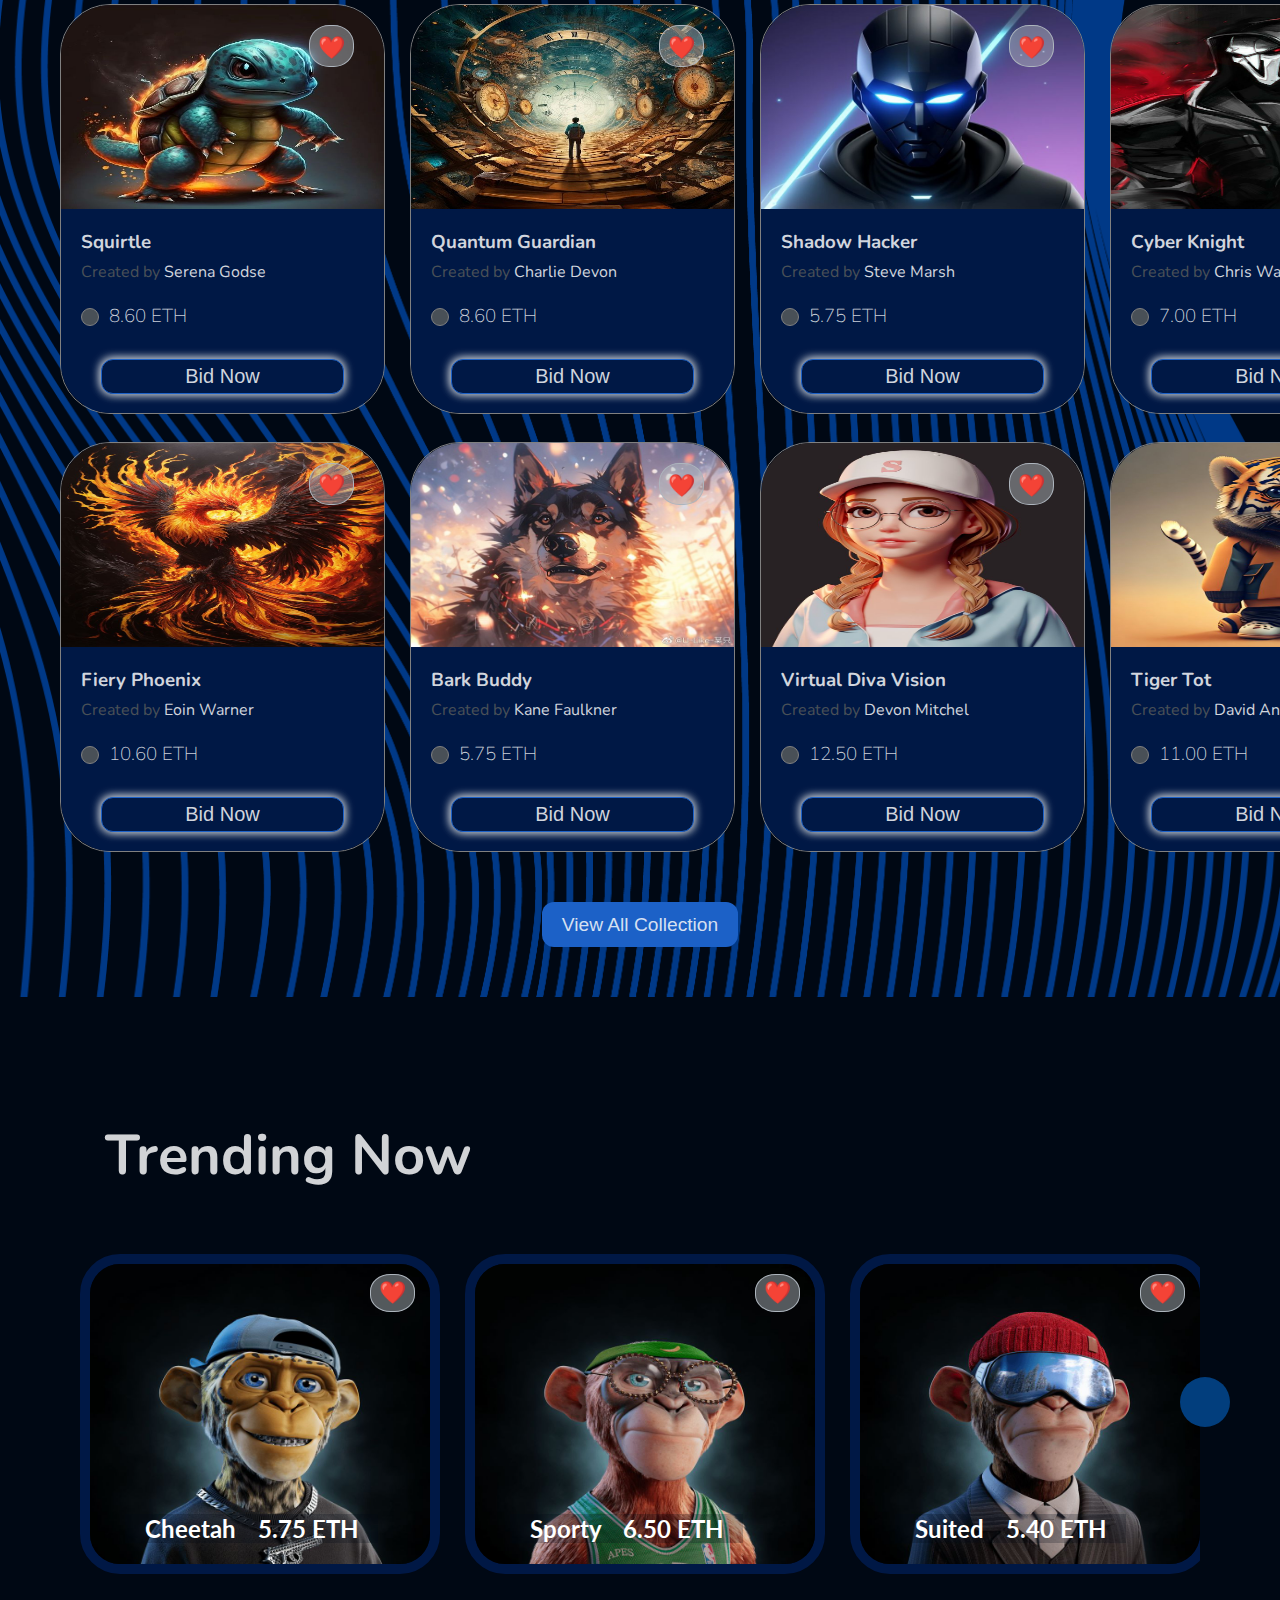
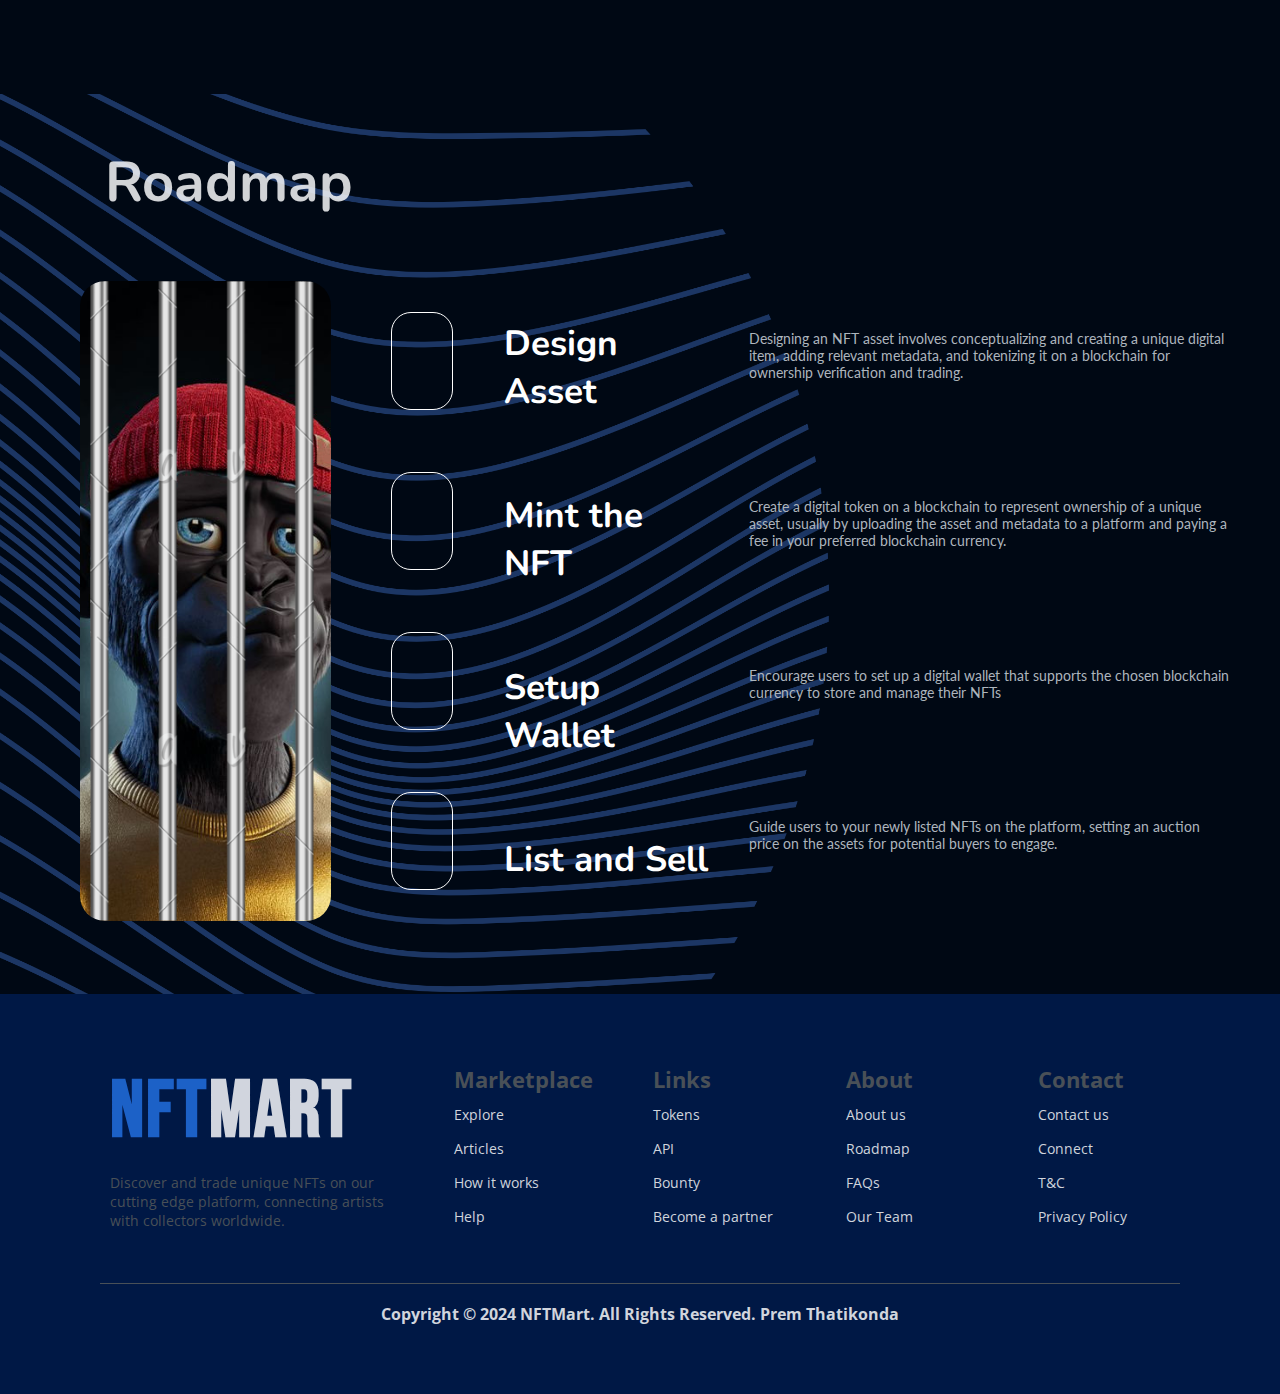
==== commit 87b5f7a9: "Added links around" ====
--- a/index.html
+++ b/index.html
@@ -501,7 +501,7 @@
         <div class="footer-links">
           <h3>Marketplace</h3>
           <ul>
-            <li>Explore</li>
+            <li><a href="#explore">Explore</a></li>
             <li>Articles</li>
             <li>How it works</li>
             <li>Help</li>
@@ -522,7 +522,7 @@
           <h3>About</h3>
           <ul>
             <li>About us</li>
-            <li>Roadmap</li>
+            <li><a href="#roadmap">Roadmap</a></li>
             <li>FAQs</li>
             <li>Our Team</li>
           </ul>
--- a/style.css
+++ b/style.css
@@ -622,7 +622,8 @@
     padding: 60px 100px;
     display: flex;
     flex-flow: row wrap;
-    background-color: var(--BACKGROUND-COLOR);
+    background-color: var(--CARD_BACKGROUND);
+    font-family: 'Open Sans';
 }
 
 .footer-1{
@@ -654,12 +655,12 @@
 
 .footer-1:first-child p{
     color: var(--DARK-LINKS);
-    font-size: 18px;
+    font-size: 14px;
     margin-bottom: 15px;
 }
 
 .footer-icons{
-    font-size: 1.2rem;
+    font-size: 1.4rem;
     color: var(--DARK-LINKS);
     display: flex;
     gap: 10px;
@@ -677,6 +678,7 @@
 
 .footer-links h3{
     color: var(--DARK-LINKS);
+    font-size: 1.4rem;
 }
 
 .footer-links ul{
@@ -686,6 +688,12 @@
     flex-flow: column wrap;
     justify-content: space-between;
     gap: 15px;
+    font-size: 0.9rem;
+}
+
+.footer-links ul li a:link, .footer-links ul li a:visited{
+    text-decoration: none;
+    color: var(--LINK-WHITE);
 }
 
 .footer-2{
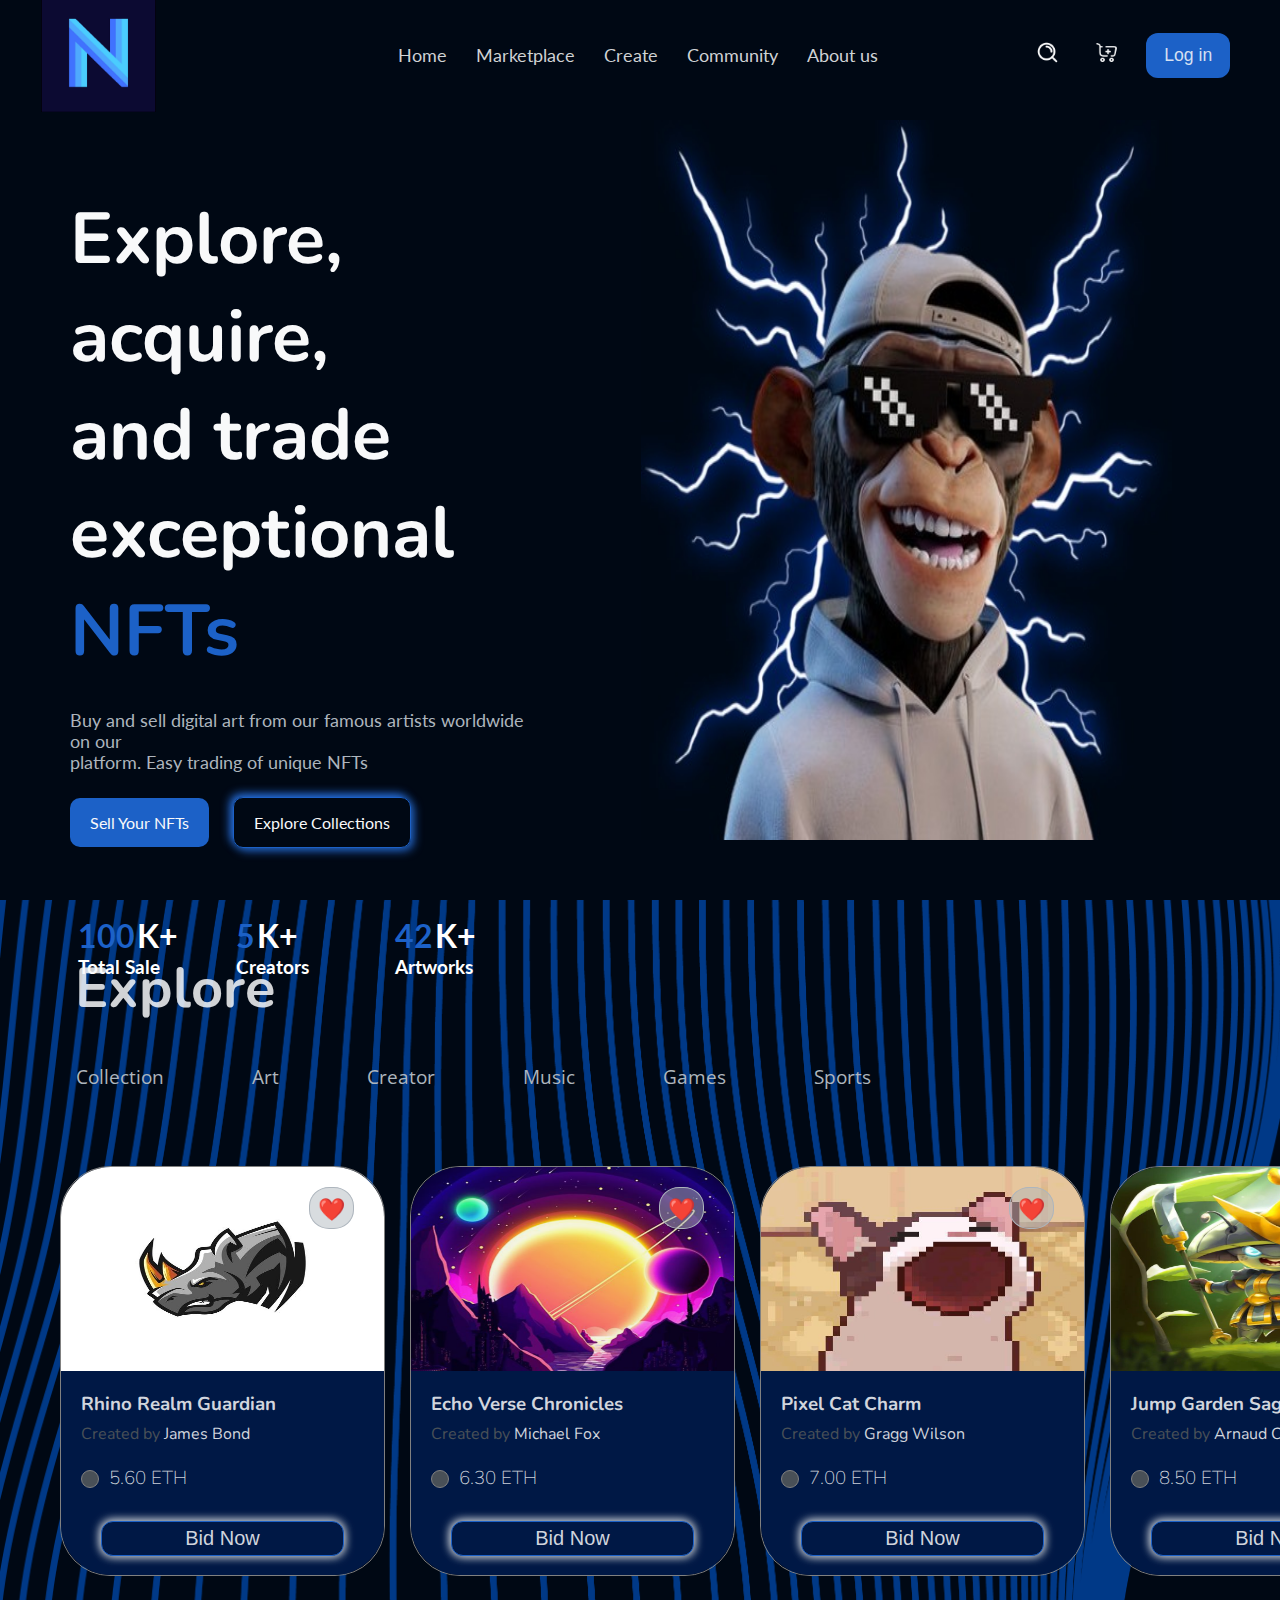
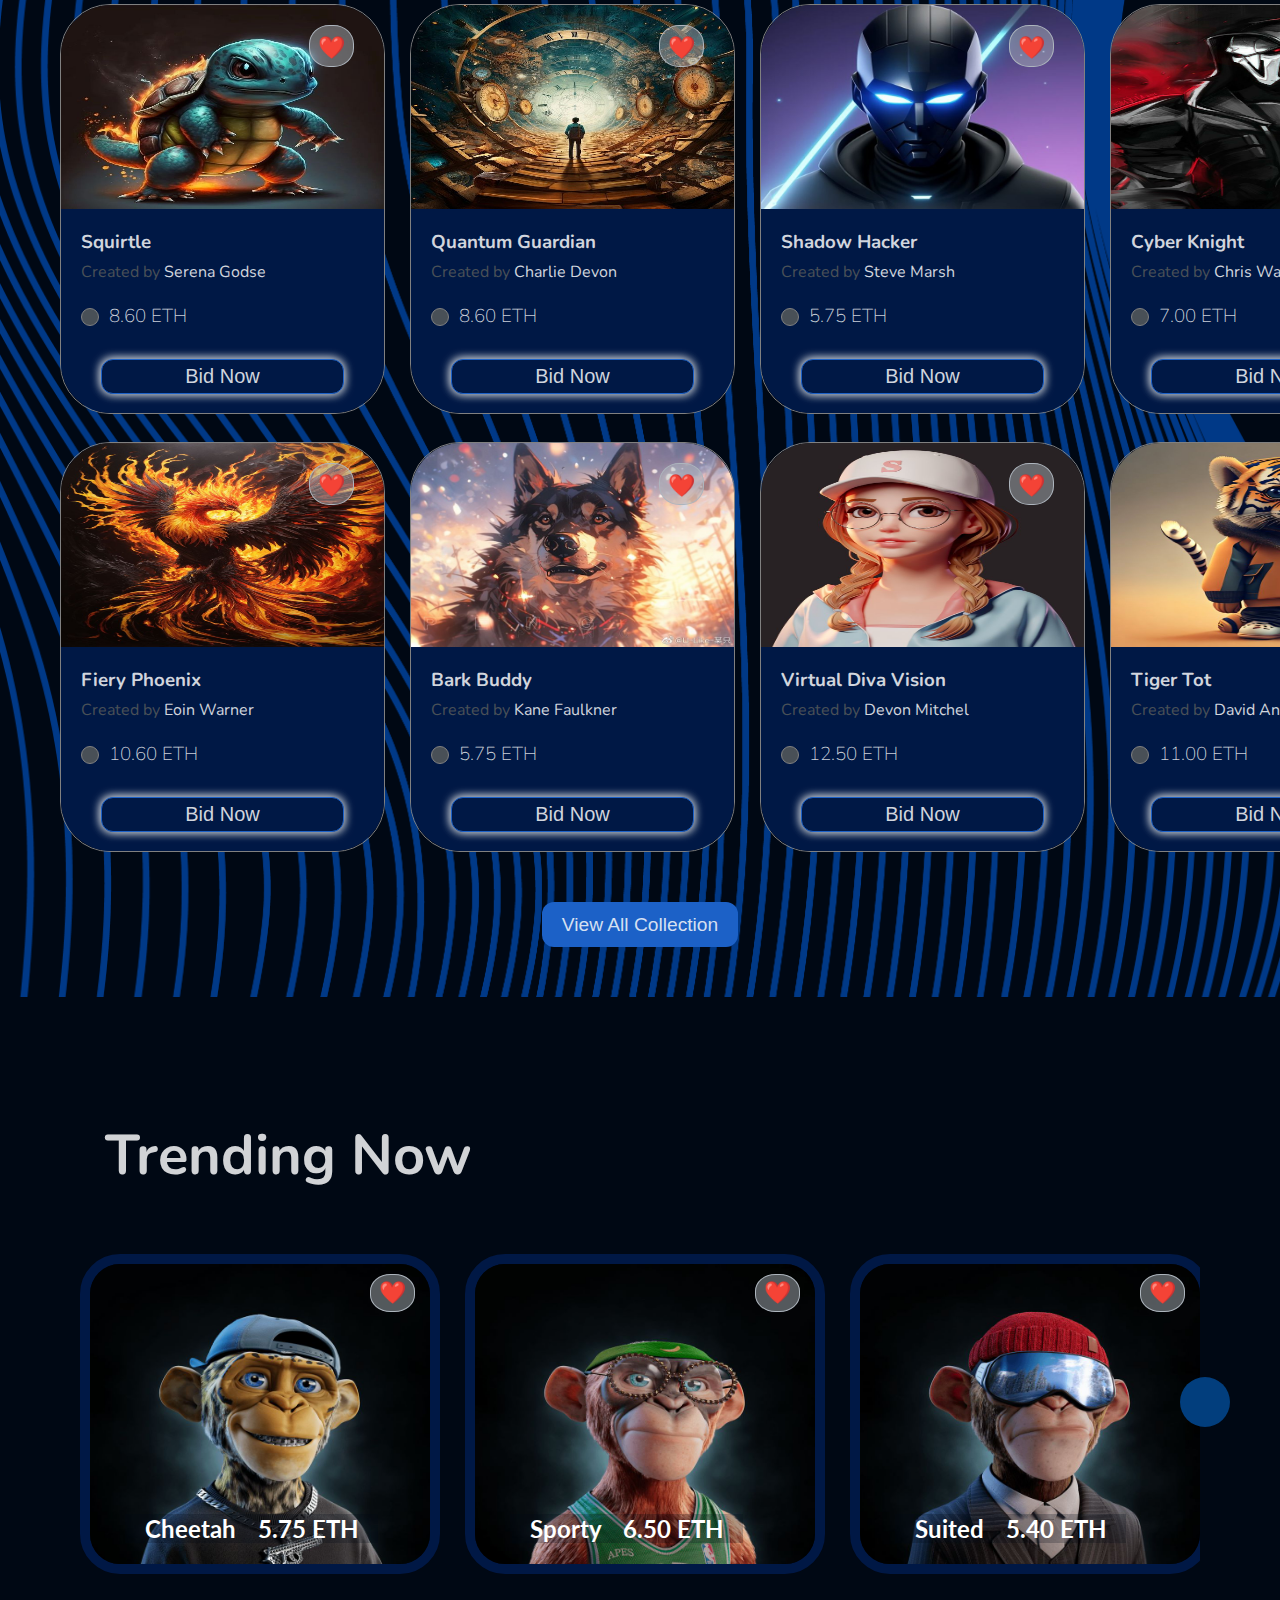
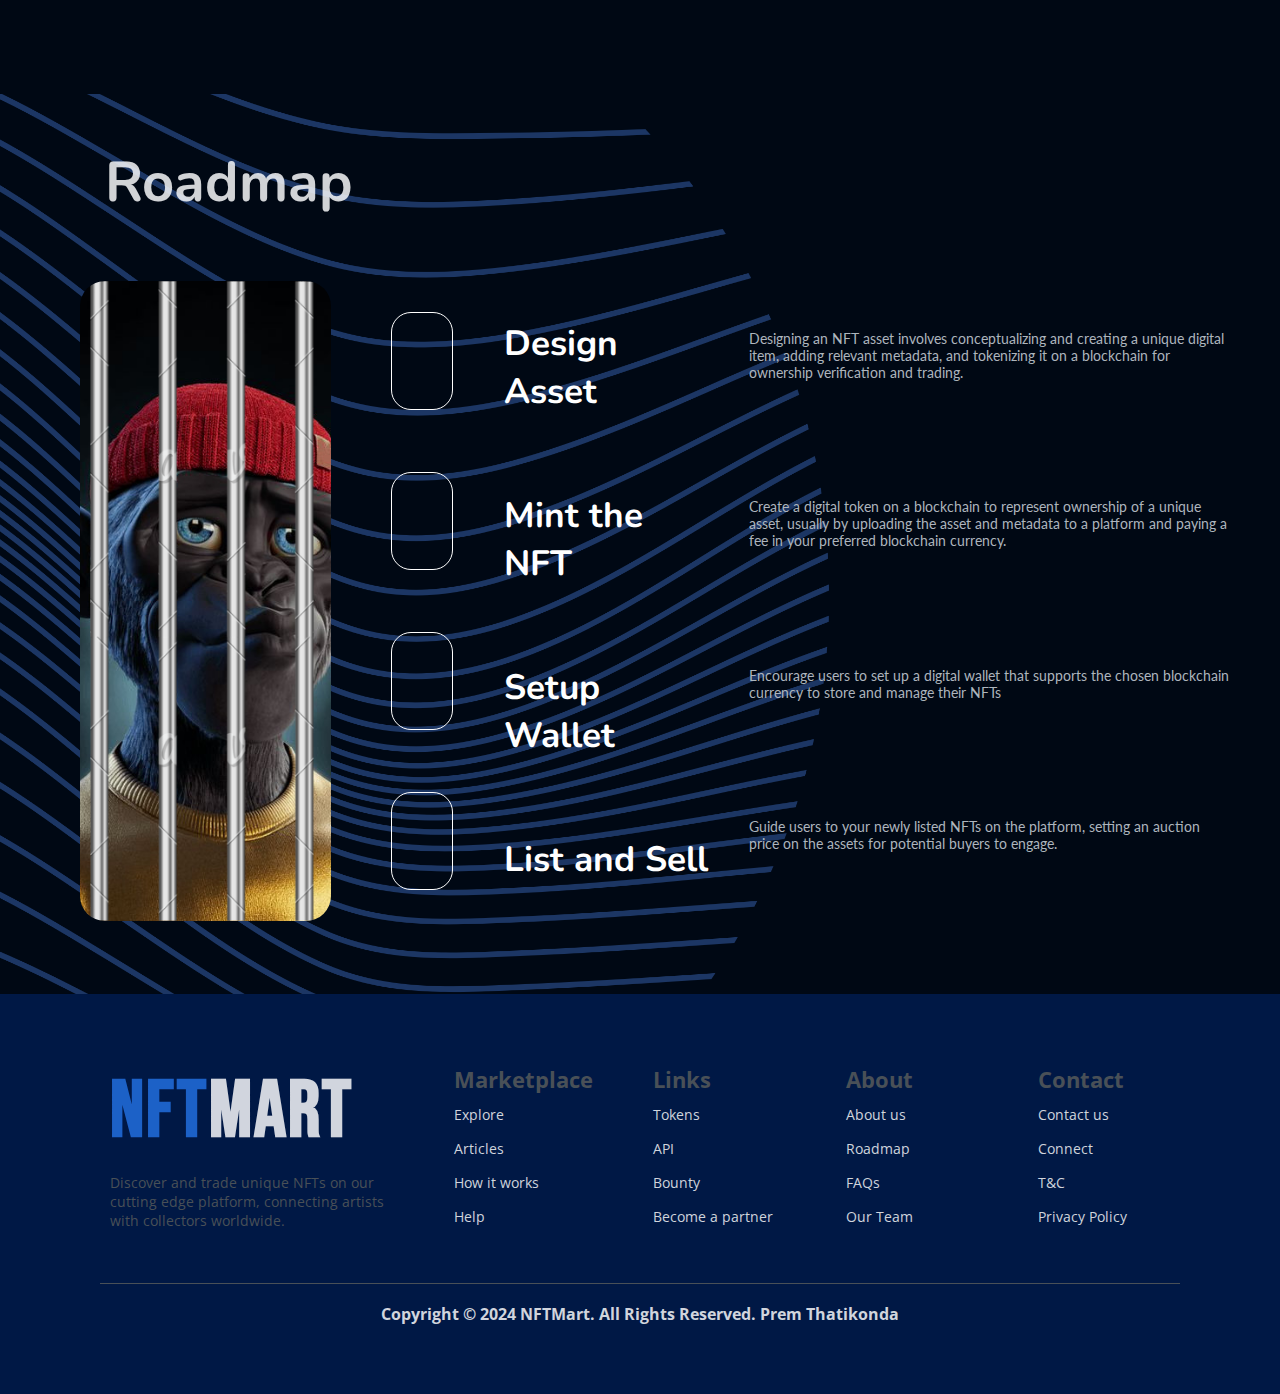
==== commit 80828f6e: "changed logo" ====
--- a/index.html
+++ b/index.html
@@ -14,7 +14,7 @@
   <body>
     <header class="header">
       <div class="logo">
-        <img src="Assets/Logo.png" alt="NFTMart Logo" />
+        <img src="Assets/relicon.png" alt="NFTMart Logo"/>
       </div>
 
       <nav>
@@ -38,7 +38,21 @@
           </a>
         </div>
 
-        <button>Log in</button>
+        <button class="login">Log in</button>
+        <article>
+          <div class="background-photo">
+              <img src="https://ychef.files.bbci.co.uk/1280x720/p01fxwn9.jpg" alt="Background Image">
+              <div class="profile-photo">
+                  <img src="https://cdn-icons-png.flaticon.com/512/3135/3135715.png" alt="">
+              </div>
+              <button><i class="fa-solid fa-xmark"></i></button>
+          </div>
+          <div class="profile-info">
+              <h1>Prem Thatikonda</h1>
+              <h4>0x6029de77Feed27eB2a9a593B6a16D9b73c133C67</h4>
+              <h4>Joined April 2024</h4>
+          </div>
+        </article>
       </div>
     </header>
 
@@ -489,12 +503,12 @@
           <h1>NFT<span>MART</span></h1>
           <p>Discover and trade unique NFTs on our cutting edge platform, connecting artists with collectors worldwide.</p>
           <div class="footer-icons">
-            <i class="fa-brands fa-x-twitter"></i>
-            <i class="fa-brands fa-instagram"></i>
-            <i class="fa-brands fa-linkedin-in"></i>
-            <i class="fa-brands fa-meta"></i>
-            <i class="fa-brands fa-dribbble"></i>
-            <i class="fa-brands fa-github"></i>
+            <a href="https://bento.me/prem-thatikonda" target="_blank"><i class="fa-solid fa-user"></i></a>
+            <a href="https://twitter.com/_not_prem_" target="_blank"><i class="fa-brands fa-x-twitter"></i></a>
+            <a href="https://www.linkedin.com/in/premthatikonda29/" target="_blank"><i class="fa-brands fa-linkedin-in"></i></a>
+            <a href="https://github.com/prem-thatikonda29" target="_blank"><i class="fa-brands fa-github"></i></a>
+            <a href="https://www.instagram.com/14prem._/" target="_blank"><i class="fa-brands fa-instagram"></i></a>
+            <a href="https://dribbble.com/Prem2903" target="_blank"><i class="fa-brands fa-dribbble"></i></a>
           </div>
         </div>
 
--- a/style.css
+++ b/style.css
@@ -28,6 +28,7 @@
     background-color: transparent;
     height: 110px;
     z-index: 5;
+    position: relative;
 }
 
 .logo{
@@ -95,7 +96,7 @@
     cursor: pointer;
 }
 
-.cta-buttons button{
+.cta-buttons .login{
     width: 90px;
     height: 45px;
     border-radius: 12px;
@@ -111,6 +112,70 @@
 .cta-buttons button:hover{
     background-color: var(--HOVERED-BLUE);
 }
+
+.cta-buttons .login:hover article{
+    display: block;
+}
+
+article{
+    width: 80vw;
+    height: 80vh;
+    background-color: antiquewhite;
+    display: flex;
+    flex-flow: column wrap;
+    position: absolute;
+    top: 100px;
+    left: 150px;
+    display: none;
+    z-index: 5;
+}
+
+.background-photo{
+    width: 100%;
+    height: 35%;
+    border-bottom: 1px solid black;
+    position: relative;
+}
+
+.background-photo img{
+    width: 100%;
+    height: 100%;
+}
+
+.background-photo button{
+    position: absolute;
+    top: 20px;
+    right: 20px;
+    width: 50px;
+    height: 50px;
+    font-size: 2rem;
+    color: white;
+    background-color: transparent;
+    border: none;
+}
+
+.profile-photo{
+    position: absolute;
+    width: 200px;
+    height: 200px;
+    border-radius: 50%;
+    top:100px;
+    left: 70px;
+    border: 6px solid antiquewhite;
+}
+
+.profile-info{
+    width: 100%;
+    height: 65%;
+    padding: 80px;
+}
+
+.profile-info h1{
+    font-size: 2rem;
+    margin-bottom: 5px;
+}
+
+
 
 /* ----------MAIN SECTION------------ */
 .section-1{
@@ -661,9 +726,19 @@
 
 .footer-icons{
     font-size: 1.4rem;
+    display: flex;
+    gap: 15px;
+}
+
+.footer-icons a:link, .footer-icons a:visited{
     color: var(--DARK-LINKS);
-    display: flex;
-    gap: 10px;
+    transition: .3s ease-in-out;
+}
+
+.footer-icons a:link:hover, .footer-icons a:visited:hover{
+    transform: scale(1.2);
+    color: var(--LINK-WHITE);
+    transition: .3s ease-in-out;
 }
 
 .footer-links{
